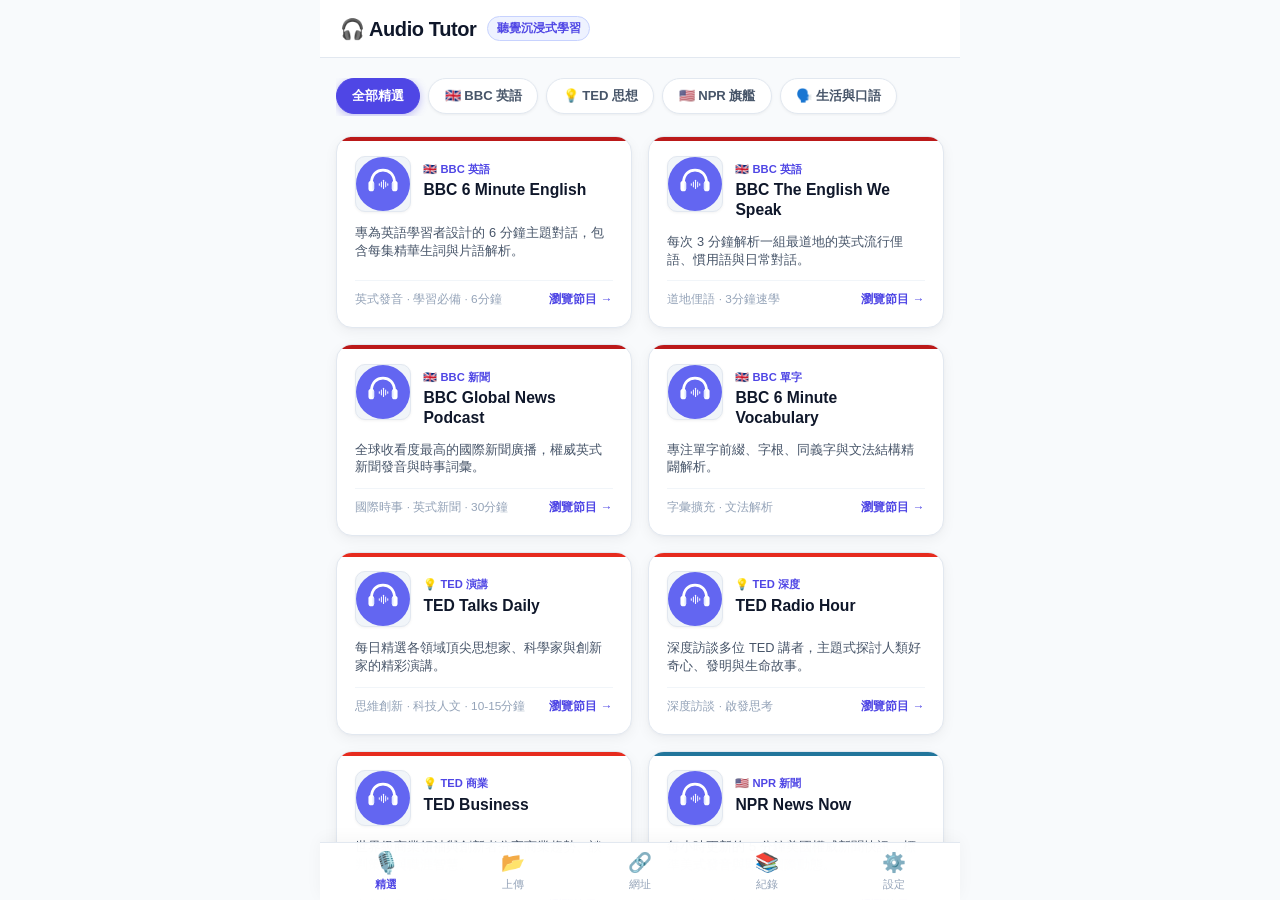
==== index.html @ 4637b310 "fix: bump asset versions and enforce SW cache update on GitHub Pages" ====
<!DOCTYPE html>
<html lang="zh-TW">
<head>
  <meta charset="UTF-8">
  <meta name="viewport" content="width=device-width, initial-scale=1.0, maximum-scale=1.0, user-scalable=no, viewport-fit=cover">
  <title>Audio Tutor — 聽覺沉浸式學習</title>
  <link rel="stylesheet" href="style.css?v=6.6">
  <link rel="manifest" href="manifest.json?v=6.6">
  <meta name="theme-color" content="#ffffff">
  <meta name="apple-mobile-web-app-capable" content="yes">
  <meta name="apple-mobile-web-app-status-bar-style" content="default">
  <link rel="apple-touch-icon" href="icon.svg">
</head>
<body>
  <div class="app-container">
    <!-- Header -->
    <header id="app-header">
      <div class="header-content">
        <div class="header-brand">
          <h1 class="logo">🎧 Audio Tutor</h1>
          <span class="brand-badge">聽覺沉浸式學習</span>
        </div>
        <button id="btn-header-install" class="btn-header-install hidden" title="安裝 App 至手機或電腦桌面">📲 安裝 App</button>
      </div>
    </header>

    <!-- PWA A2HS Install Banner -->
    <div id="pwa-install-banner" class="pwa-install-banner hidden">
      <div class="install-banner-icon">📲</div>
      <div class="install-banner-text">
        <strong>安裝 Audio Tutor 到桌面</strong>
        <p>一鍵移除網址列，享受如同原生 App 的全螢幕沈浸精聽體驗！</p>
      </div>
      <div class="install-banner-actions">
        <button id="btn-banner-install" class="btn-banner-install">立即安裝</button>
        <button id="btn-banner-dismiss" class="btn-banner-dismiss" aria-label="關閉" title="稍後再說">✕</button>
      </div>
    </div>

    <main id="app-main">
      <!-- 1. Curated Podcast Section (精選) -->
      <section id="podcast-section" class="tab-section">
        <!-- Filter pills -->
        <div class="podcast-filter-bar">
          <button class="filter-pill active" data-filter="all">全部精選</button>
          <button class="filter-pill" data-filter="bbc">🇬🇧 BBC 英語</button>
          <button class="filter-pill" data-filter="ted">💡 TED 思想</button>
          <button class="filter-pill" data-filter="npr">🇺🇸 NPR 旗艦</button>
          <button class="filter-pill" data-filter="daily">🗣️ 生活與口語</button>
        </div>

        <!-- Channel Grid View -->
        <div id="podcast-channel-grid" class="podcast-channel-grid">
          <!-- Dynamically populated from JS -->
        </div>

        <!-- Episode List Explorer View (Shown when a channel is clicked) -->
        <div id="podcast-episode-view" class="podcast-episode-view hidden">
          <div class="episode-view-header">
            <button id="btn-back-to-channels" class="btn-back-link">← 返回精選頻道清單</button>
            <div class="channel-info-banner">
              <div id="ep-channel-cover-wrap" class="ep-channel-cover-wrap">
                <img id="ep-channel-cover" class="ep-channel-cover" src="icon.svg" alt="Cover" onerror="this.src='icon.svg'">
              </div>
              <div class="ep-channel-meta">
                <div class="title-with-badge">
                  <h2 id="ep-channel-title" class="ep-channel-title">頻道名稱</h2>
                  <span id="ep-channel-badge" class="channel-badge">BBC</span>
                </div>
                <p id="ep-channel-desc" class="ep-channel-desc">頻道簡介載入中...</p>
              </div>
            </div>
            <div class="episode-search-box">
              <input type="text" id="ep-search-input" placeholder="🔍 搜尋單集標題關鍵字..." class="ep-search-input">
            </div>
          </div>

          <div id="episodes-loading" class="episodes-loading hidden">
            <div class="spinner"></div>
            <p>正在載入最新 Podcast 單集節目表...</p>
          </div>

          <div id="podcast-episodes-list" class="podcast-episodes-list">
            <!-- Dynamically populated episode items -->
          </div>
        </div>
      </section>

      <!-- 2. Local Import Section (上傳) -->
      <section id="import-section" class="tab-section hidden">
        <div class="section-card">
          <div class="section-card-header">
            <h3>📂 本機影音檔案上傳</h3>
            <p class="subtext">支援將電腦或手機中的 Podcast、錄音、影片快速切句並插入 AI 語音導覽</p>
          </div>
          <div id="drop-zone" class="drop-zone">
            <div class="drop-zone-content">
              <span class="icon-large">📤</span>
              <h2>點擊或拖入音檔 / 影片</h2>
              <p class="drop-subtext">支援 MP4, MOV, M4A, MP3, WAV, WebM</p>
            </div>
            <input type="file" id="file-input" accept="audio/*,video/*" class="hidden-input">
          </div>
        </div>
      </section>

      <!-- 3. Custom RSS / URL Section (自訂網址) -->
      <section id="custom-link-section" class="tab-section hidden">
        <div class="section-card">
          <div class="section-card-header">
            <h3>🔗 自訂 Podcast RSS 或線上音訊網址</h3>
            <p class="subtext">輸入任何公開 Podcast 的 RSS Feed 訂閱網址，或直接貼上線上 MP3/M4A 音訊檔案連結</p>
          </div>
          <div class="custom-input-row">
            <input type="url" id="custom-url-input" placeholder="https://example.com/feed.xml 或音訊連結..." class="custom-url-input">
            <button id="btn-parse-custom-url" class="btn-primary">解析載入</button>
          </div>
          <div class="quick-preset-links">
            <span class="preset-title">💡 常用推薦快捷填入：</span>
            <button class="preset-btn" data-url="https://podcasts.files.bbci.co.uk/p02pc9tn.rss">BBC 6 Min</button>
            <button class="preset-btn" data-url="https://feeds.feedburner.com/TEDTalks_audio">TED Talks</button>
            <button class="preset-btn" data-url="https://feeds.npr.org/510351/podcast.xml">NPR Short Wave</button>
            <button class="preset-btn" data-url="https://allearsenglish.libsyn.com/rss">All Ears English</button>
          </div>

          <div id="custom-feed-loading" class="episodes-loading hidden">
            <div class="spinner"></div>
            <p>正在解析 RSS 訂閱來源...</p>
          </div>

          <div id="custom-feed-result" class="custom-feed-result hidden">
            <!-- Dynamically rendered custom episodes -->
          </div>
        </div>
      </section>

      <!-- 4. History Section (學習紀錄) -->
      <section id="history-section" class="tab-section hidden">
        <div class="section-card">
          <div class="section-card-header">
            <h3>📚 我的精聽學習紀錄</h3>
            <p class="subtext">已解析的單集均保存於本機，可隨時離線複習與重複精聽</p>
          </div>
          <div id="history-list" class="history-list">
            <!-- History cards will be injected here -->
            <p class="empty-state">尚無學習紀錄</p>
          </div>
        </div>
      </section>

      <!-- 5. Settings Section (系統設定) -->
      <section id="settings-section" class="tab-section hidden">
        <div class="section-card">
          <div class="section-card-header">
            <h3>⚙️ 系統與學習設定</h3>
            <p class="subtext">設定您的 API 密鑰與個人化 AI 導覽偏好</p>
          </div>

          <!-- API Keys -->
          <div class="settings-group">
            <h4 class="settings-group-title">🔑 API 密鑰設定</h4>
            <div class="input-group">
              <label for="groq-key-input">Groq API Key (語音辨識 Whisper 必填)</label>
              <div class="input-with-btn">
                <input type="password" id="groq-key-input" placeholder="gsk_..." class="styled-input">
                <button id="btn-save-groq" class="btn-save">儲存</button>
              </div>
              <a href="https://console.groq.com/keys" target="_blank" class="help-link">前往申請免費 Groq 密鑰 ↗</a>
            </div>
            
            <div class="input-group">
              <label for="gemini-key-input">Gemini API Key (語意與文法解析 必填)</label>
              <div class="input-with-btn">
                <input type="password" id="gemini-key-input" placeholder="AIzaSy..." class="styled-input">
                <button id="btn-save-gemini" class="btn-save">儲存</button>
              </div>
              <a href="https://aistudio.google.com/app/apikey" target="_blank" class="help-link">前往申請免費 Gemini 密鑰 ↗</a>
            </div>

            <div class="input-group">
              <label for="openai-key-input">OpenAI API Key (選填，若使用 OpenAI TTS-1)</label>
              <div class="input-with-btn">
                <input type="password" id="openai-key-input" placeholder="sk-..." class="styled-input">
                <button id="btn-save-openai" class="btn-save">儲存</button>
              </div>
              <a href="https://platform.openai.com/api-keys" target="_blank" class="help-link">前往申請 OpenAI 密鑰 ↗</a>
            </div>
          </div>

          <!-- Learning Settings -->
          <div class="settings-group">
            <h4 class="settings-group-title">🎧 語音導覽與神經網路 TTS 偏好</h4>

            <div class="input-group">
              <label for="tts-engine">語音合成引擎 (TTS Engine)</label>
              <select id="tts-engine" class="select-input">
                <option value="cloud" selected>🌐 雲端極速語音 (Lumi-AI / Google & 百度 · iPhone 完美相容 · 免 Key 零延遲)</option>
                <option value="system">💻 瀏覽器原生語音 (Apple 原生美佳/婷婷 · 微軟 Natural · Google 語音)</option>
                <option value="openai">🤖 OpenAI TTS-1 (頂級真人級神經音質 · 需填 OpenAI Key)</option>
                <option value="edge">✨ 本機 Python 後端 (Edge-TTS 代理 · 需執行 python server.py)</option>
              </select>
            </div>

            <div class="input-group">
              <label for="tts-voice">導覽語音角色 (Voice Character)</label>
              <select id="tts-voice" class="select-input">
                <!-- Dynamically populated from JS based on chosen engine -->
                <option value="">載入系統繁中語音中...</option>
              </select>
            </div>

            <div class="input-group">
              <label for="orig-rate">🎵 英文原音播放語速 (Original Speed): <strong id="orig-rate-label" class="highlight-text">1.00</strong>x</label>
              <input type="range" id="orig-rate" min="0.60" max="1.40" step="0.05" value="1.00" class="range-slider">
              <div class="range-labels">
                <span>0.60x (慢速)</span>
                <span>0.80x (精聽)</span>
                <span>1.00x (原速)</span>
                <span>1.20x (微快)</span>
                <span>1.40x (挑戰)</span>
              </div>
            </div>

            <div class="input-group">
              <label for="tts-rate">🗣️ TTS 語音講解朗讀語速: <strong id="tts-rate-label" class="highlight-text">1.10</strong>x</label>
              <input type="range" id="tts-rate" min="0.80" max="1.60" step="0.05" value="1.10" class="range-slider">
            </div>

            <div class="input-group">
              <div class="tts-preview-row">
                <button id="btn-preview-tts" class="btn-preview-tts" type="button">▶️ 試聽當前中文語音與語速</button>
                <span id="tts-preview-status" class="tts-preview-status">試聽範例：「歡迎使用 Audio Tutor！我會為你精闢解析英文單字與文法。」</span>
              </div>
            </div>

            <div class="input-group">
              <label for="cefr-slider">CEFR 難度門檻 (大於等於此難度才插入語音解析): <strong id="cefr-label" class="highlight-text">B1</strong></label>
              <input type="range" id="cefr-slider" min="1" max="6" value="3" class="range-slider">
              <div class="range-labels">
                <span>A1 (初級)</span>
                <span>A2</span>
                <span>B1 (中級)</span>
                <span>B2</span>
                <span>C1 (高級)</span>
                <span>C2</span>
              </div>
            </div>

            <div class="input-group checkbox-group">
              <label for="toggle-replay" class="checkbox-label">
                <input type="checkbox" id="toggle-replay" checked>
                <span class="checkbox-text">聽完繁中解析後，自動重播原句一次</span>
              </label>
            </div>

            <div class="input-group checkbox-group">
              <label for="toggle-loop-sentence" class="checkbox-label">
                <input type="checkbox" id="toggle-loop-sentence">
                <span class="checkbox-text">🔂 單句無限循環跟讀模式 (Shadowing 口說跟讀)</span>
              </label>
            </div>

            <div class="input-group">
              <label for="source-lang">音訊來源語言 (Source Language)</label>
              <select id="source-lang" class="select-input">
                <option value="en" selected>英文 (English)</option>
                <option value="ja">日文 (Japanese)</option>
                <option value="ko">韓文 (Korean)</option>
                <option value="es">西班牙文 (Spanish)</option>
                <option value="fr">法文 (French)</option>
                <option value="de">德文 (German)</option>
              </select>
            </div>
          </div>
        </div>
      </section>

      <!-- Processing Section (進度) -->
      <section id="processing-section" class="hidden">
        <div class="section-card processing-card">
          <div class="section-card-header">
            <h3>⚡ Audio-Tutor 處理管線執行中</h3>
            <p class="subtext">正在進行快刀音軌抽取、時間軸語音辨識與 Gemini AI 句級語意解析</p>
          </div>

          <div class="stepper">
            <!-- Stage 1 -->
            <div id="stage-extract" class="stage">
              <div class="stage-header">
                <span class="stage-icon">🔧</span>
                <span class="stage-label">1. 音軌抽取與格式化</span>
              </div>
              <div class="progress-container">
                <div class="progress-bar">
                  <div class="progress-fill" style="width: 0%;"></div>
                </div>
              </div>
              <p class="status-text">等待中...</p>
            </div>
            
            <!-- Stage 2 -->
            <div id="stage-transcribe" class="stage">
              <div class="stage-header">
                <span class="stage-icon">🎤</span>
                <span class="stage-label">2. Groq Whisper 語音辨識與時間軸</span>
              </div>
              <div class="progress-container">
                <div class="progress-bar">
                  <div class="progress-fill" style="width: 0%;"></div>
                </div>
              </div>
              <p class="status-text">等待中...</p>
            </div>

            <!-- Stage 3 -->
            <div id="stage-analyze" class="stage">
              <div class="stage-header">
                <span class="stage-icon">🧠</span>
                <span class="stage-label">3. Gemini 語法與生詞解析</span>
              </div>
              <div class="progress-container">
                <div class="progress-bar">
                  <div class="progress-fill" style="width: 0%;"></div>
                </div>
              </div>
              <p class="status-text">等待中...</p>
            </div>
          </div>
        </div>
      </section>

      <!-- Player Section (播放器) -->
      <section id="player-section" class="hidden">
        <button id="btn-back-home" class="btn-back-link" style="margin-bottom: 0.75rem;">← 返回選集清單 / 更換單集</button>

        <div id="now-playing" class="player-card">
          <div class="player-header">
            <div class="player-title-wrap">
              <h3 id="file-name" class="player-file-name truncate">未知檔案</h3>
              <div class="progress-meta-row">
                <span id="sentence-progress" class="progress-text">第 0 / 0 句</span>
                <span id="streaming-badge" class="streaming-badge hidden">⚡ 背景解析中...</span>
              </div>
            </div>
            <div class="player-header-actions">
              <button id="btn-player-download" class="btn-player-action" title="下載當前 MP3 音訊檔">📥 下載 MP3</button>
              <div id="play-state" class="state-badge">準備中</div>
            </div>
          </div>

          <!-- Seek bar -->
          <div id="seek-bar" class="seek-bar">
            <div class="seek-fill" style="width: 0%;"></div>
          </div>

          <div id="sentence-display" class="sentence-display">
            <span id="cefr-badge" class="cefr-badge hidden">--</span>
            <p id="original-text" class="original-text">載入中...</p>
            <p id="explanation-text" class="explanation-text"></p>
          </div>

          <div id="playback-controls" class="playback-controls">
            <button id="btn-prev" class="control-btn" aria-label="Previous" title="上一句 (快捷鍵 ← 或 K)">⏮</button>
            <button id="btn-replay" class="control-btn" aria-label="Replay" title="重播本句 (快捷鍵 R)">🔄</button>
            <button id="btn-play-pause" class="play-btn" aria-label="Play/Pause" title="播放 / 暫停 (快捷鍵 Space)">▶️</button>
            <button id="btn-toggle-loop" class="control-btn toggle-btn" aria-label="Loop Sentence" title="單句無限循環跟讀 (快捷鍵 L)">🔂</button>
            <button id="btn-next" class="control-btn" aria-label="Next" title="下一句 (快捷鍵 → 或 J)">⏭</button>
            <button id="btn-quick-speed" class="speed-pill-btn" title="切換原音語速 (點擊切換 0.8x 慢速精聽 / 1.0x / 1.2x)">1.0x</button>
          </div>

          <!-- 互動式同步逐字稿面板 (Interactive Karaoke Transcript) -->
          <div class="transcript-header-row">
            <h4 class="transcript-heading">📝 沉浸式同步逐字稿</h4>
            <span class="transcript-tip">💡 點擊跳轉 · 雙擊單字查字典 📖</span>
          </div>

          <div id="transcript-scroll-area" class="transcript-scroll-area">
            <div id="transcript-list" class="transcript-list">
              <!-- 動態渲染完整逐字稿列表 -->
            </div>
          </div>
        </div>
      </section>
    </main>

    <!-- Bottom Navigation Bar (置底 App 導覽列) -->
    <nav id="bottom-nav" class="bottom-nav">
      <button id="nav-btn-podcast" class="nav-item active" data-tab="podcast">
        <span class="nav-icon">🎙️</span>
        <span class="nav-label">精選</span>
      </button>
      <button id="nav-btn-local" class="nav-item" data-tab="local">
        <span class="nav-icon">📂</span>
        <span class="nav-label">上傳</span>
      </button>
      <button id="nav-btn-custom" class="nav-item" data-tab="custom">
        <span class="nav-icon">🔗</span>
        <span class="nav-label">網址</span>
      </button>
      <button id="nav-btn-history" class="nav-item" data-tab="history">
        <span class="nav-icon">📚</span>
        <span class="nav-label">紀錄</span>
      </button>
      <button id="nav-btn-settings" class="nav-item" data-tab="settings">
        <span class="nav-icon">⚙️</span>
        <span class="nav-label">設定</span>
      </button>
    </nav>

    <!-- Toast Notification Container -->
    <div id="toast-container"></div>

    <!-- Download / Export Modal -->
    <div id="download-modal" class="modal-overlay hidden">
      <div class="modal-card">
        <div class="modal-header">
          <h3 id="modal-download-title">📥 選擇下載音訊格式</h3>
          <button id="btn-close-download-modal" class="modal-close-btn" aria-label="Close">&times;</button>
        </div>
        <p class="modal-subtext" id="modal-download-desc">請選擇您希望下載或匯出的音訊版本：</p>
        <div class="modal-options">
          <button id="btn-export-tutor-audio" class="modal-option-btn primary-option">
            <span class="option-icon">🎧</span>
            <div class="option-text">
              <strong>匯出 AI 語音導覽版 (含中英精聽與講解)</strong>
              <small>將原句、AI 中文解析與重複精聽無縫混音為完整學習單集 (推薦)</small>
            </div>
          </button>
          <button id="btn-download-raw-audio" class="modal-option-btn secondary-option">
            <span class="option-icon">📁</span>
            <div class="option-text">
              <strong>下載原始音訊檔 (純原音)</strong>
              <small>下載未包含 AI 語音講解的原始音訊檔案</small>
            </div>
          </button>
        </div>
      </div>
    </div>

    <!-- In-App Dictionary Bottom Sheet / Modal (應用內查字典) -->
    <div id="dict-modal" class="modal-overlay hidden">
      <div class="modal-content dict-modal-content">
        <div class="dict-handle-bar"></div>
        <div class="modal-header dict-modal-header">
          <div class="dict-title-group">
            <h3 id="dict-word" class="dict-word">Word</h3>
            <span id="dict-phonetic" class="dict-phonetic">/ ... /</span>
            <button id="btn-dict-speak" class="btn-dict-speak" title="朗讀發音">🔊</button>
          </div>
          <button id="btn-close-dict" class="btn-close-modal">✕</button>
        </div>

        <div id="dict-body" class="dict-body">
          <div id="dict-loading" class="dict-loading">
            <div class="spinner"></div>
            <p>正在查詢單字釋義...</p>
          </div>
          <div id="dict-content" class="dict-content hidden">
            <!-- 動態填充單字詞性、釋義與例句 -->
          </div>
        </div>

        <div class="dict-modal-footer">
          <a id="dict-external-link" href="#" target="_blank" class="dict-ext-link">前往劍橋字典完整頁面 ↗</a>
          <button id="btn-done-dict" class="btn-primary" style="padding: 0.4rem 1rem;">關閉</button>
        </div>
      </div>
    </div>

    <!-- iOS A2HS Guide Modal -->
    <div id="ios-install-modal" class="modal-overlay hidden">
      <div class="modal-content ios-install-modal-content">
        <div class="modal-header">
          <h3>📲 將 Audio Tutor 加入 iPhone 主畫面</h3>
          <button id="btn-close-ios-install" class="btn-close-modal">✕</button>
        </div>
        <div class="ios-install-body">
          <div class="ios-step-item">
            <div class="step-num">1</div>
            <div class="step-desc">
              點擊 Safari 或 Chrome 底部或頂部的<strong>「分享」按鈕</strong>
              <span class="ios-icon-badge">📤</span>
            </div>
          </div>
          <div class="ios-step-item">
            <div class="step-num">2</div>
            <div class="step-desc">
              在選單中向下滑動，找到並點擊<strong>「加入主畫面」</strong>
              <span class="ios-icon-badge">➕</span>
            </div>
          </div>
          <div class="ios-step-item">
            <div class="step-num">3</div>
            <div class="step-desc">
              點擊右上角的<strong>「新增」</strong>，即可享受無網址列干擾的原生全螢幕 App 體驗！
            </div>
          </div>
        </div>
        <div class="modal-actions" style="margin-top: 1.25rem;">
          <button id="btn-confirm-ios-install" class="btn-primary" style="width: 100%;">我知道了</button>
        </div>
      </div>
    </div>
  </div>
  <script src="app.js?v=6.6"></script>
</body>
</html>
---- style.css ----
:root {
  --bg-primary: #f8fafc;
  --bg-surface: #ffffff;
  --bg-card: #ffffff;
  --bg-hover: #f1f5f9;
  --bg-input: #ffffff;
  --text-primary: #0f172a;
  --text-secondary: #475569;
  --text-muted: #94a3b8;
  --accent: #4f46e5;
  --accent-hover: #4338ca;
  --accent-light: #eef2ff;
  --accent-border: #c7d2fe;
  --success: #16a34a;
  --warning: #d97706;
  --danger: #dc2626;
  --border: #e2e8f0;
  --border-light: #f1f5f9;
  --radius: 16px;
  --radius-sm: 10px;
  --shadow-sm: 0 1px 3px 0 rgba(0, 0, 0, 0.05);
  --shadow-card: 0 4px 14px 0 rgba(15, 23, 42, 0.05), 0 1px 3px 0 rgba(15, 23, 42, 0.03);
  --shadow-hover: 0 10px 25px -4px rgba(15, 23, 42, 0.08), 0 4px 10px -2px rgba(15, 23, 42, 0.04);
  --transition: 0.2s cubic-bezier(0.4, 0, 0.2, 1);
}

* {
  box-sizing: border-box;
  margin: 0;
  padding: 0;
  -webkit-tap-highlight-color: transparent;
}

html, body {
  height: 100%;
  height: 100dvh;
  width: 100%;
  margin: 0;
  padding: 0;
  overflow: hidden;
  overscroll-behavior: none;
  touch-action: pan-y;
  -webkit-touch-callout: none;
  -webkit-user-select: none;
  user-select: none;
}

body {
  background-color: var(--bg-primary);
  color: var(--text-primary);
  font-family: -apple-system, BlinkMacSystemFont, 'SF Pro Text', 'Segoe UI', Roboto, Helvetica, Arial, sans-serif;
  line-height: 1.5;
  -webkit-font-smoothing: antialiased;
}

button {
  background: none;
  border: none;
  color: inherit;
  font: inherit;
  cursor: pointer;
}

input, select, textarea {
  font-family: inherit;
  -webkit-user-select: text;
  user-select: text;
}

.word-token, .transcript-content, .subtitle-text, .history-card {
  -webkit-user-select: text;
  user-select: text;
}

.hidden {
  display: none !important;
}

/* Scrollbar */
::-webkit-scrollbar {
  width: 5px;
  height: 5px;
}
::-webkit-scrollbar-track {
  background: transparent;
}
::-webkit-scrollbar-thumb {
  background: #cbd5e1;
  border-radius: 999px;
}

.app-container {
  max-width: 640px;
  margin: 0 auto;
  height: 100%;
  height: 100dvh;
  display: flex;
  flex-direction: column;
  position: relative;
  background-color: var(--bg-primary);
  overflow: hidden;
  overscroll-behavior: none;
}

/* Header */
#app-header {
  flex-shrink: 0;
  z-index: 50;
  background-color: rgba(255, 255, 255, 0.95);
  backdrop-filter: blur(12px);
  -webkit-backdrop-filter: blur(12px);
  border-bottom: 1px solid var(--border);
  padding: calc(0.85rem + env(safe-area-inset-top)) 1.25rem 0.85rem;
}

.header-content {
  display: flex;
  justify-content: space-between;
  align-items: center;
}

.header-brand {
  display: flex;
  align-items: center;
  gap: 0.65rem;
}

.logo {
  font-size: 1.25rem;
  font-weight: 800;
  color: var(--text-primary);
  letter-spacing: -0.02em;
}

.brand-badge {
  font-size: 0.72rem;
  font-weight: 600;
  color: var(--accent);
  background-color: var(--accent-light);
  padding: 0.2rem 0.55rem;
  border-radius: 999px;
  border: 1px solid var(--accent-border);
}

.icon-btn {
  font-size: 1.25rem;
  width: 38px;
  height: 38px;
  border-radius: 50%;
  display: flex;
  align-items: center;
  justify-content: center;
  color: var(--text-secondary);
  transition: all var(--transition);
  background-color: var(--bg-primary);
  border: 1px solid var(--border);
}

.icon-btn:hover {
  background-color: var(--accent-light);
  color: var(--accent);
  border-color: var(--accent-border);
}

/* ─────────────────────────────────────────────────────────────
   PWA A2HS 安裝引導 (Add to Home Screen Banner & Modal)
   ───────────────────────────────────────────────────────────── */
.btn-header-install {
  background: linear-gradient(135deg, #4f46e5 0%, #6366f1 100%);
  color: #ffffff;
  border: none;
  padding: 0.35rem 0.75rem;
  border-radius: 999px;
  font-size: 0.78rem;
  font-weight: 700;
  cursor: pointer;
  box-shadow: 0 2px 8px rgba(79, 70, 229, 0.25);
  transition: all var(--transition);
  display: inline-flex;
  align-items: center;
  gap: 0.25rem;
}

.btn-header-install:hover {
  transform: translateY(-1px);
  box-shadow: 0 4px 12px rgba(79, 70, 229, 0.35);
}

.pwa-install-banner {
  display: flex;
  align-items: center;
  justify-content: space-between;
  gap: 0.75rem;
  padding: 0.75rem 1rem;
  background: linear-gradient(135deg, #eff6ff 0%, #eef2ff 100%);
  border-bottom: 1px solid #c7d2fe;
  box-shadow: 0 2px 10px rgba(79, 70, 229, 0.08);
  animation: bannerSlideDown 0.35s cubic-bezier(0.16, 1, 0.3, 1);
  z-index: 40;
}

@keyframes bannerSlideDown {
  from {
    opacity: 0;
    transform: translateY(-8px);
  }
  to {
    opacity: 1;
    transform: translateY(0);
  }
}

.install-banner-icon {
  font-size: 1.6rem;
  flex-shrink: 0;
}

.install-banner-text {
  flex: 1;
  min-width: 0;
}

.install-banner-text strong {
  display: block;
  font-size: 0.88rem;
  color: #1e1b4b;
}

.install-banner-text p {
  font-size: 0.76rem;
  color: #4338ca;
  margin: 0.15rem 0 0;
  line-height: 1.35;
}

.install-banner-actions {
  display: flex;
  align-items: center;
  gap: 0.4rem;
  flex-shrink: 0;
}

.btn-banner-install {
  background: var(--accent);
  color: #ffffff;
  border: none;
  padding: 0.45rem 0.85rem;
  border-radius: var(--radius-sm);
  font-size: 0.82rem;
  font-weight: 700;
  cursor: pointer;
  transition: all var(--transition);
  white-space: nowrap;
}

.btn-banner-install:hover {
  background: var(--accent-hover);
}

.btn-banner-dismiss {
  background: none;
  border: none;
  color: #64748b;
  font-size: 1.1rem;
  padding: 0.35rem 0.5rem;
  cursor: pointer;
  border-radius: 4px;
}

.btn-banner-dismiss:hover {
  color: #0f172a;
  background: rgba(0, 0, 0, 0.05);
}

/* iOS Install Modal */
.ios-install-modal-content {
  max-width: 440px;
}

.ios-install-body {
  display: flex;
  flex-direction: column;
  gap: 0.85rem;
  margin-top: 1rem;
}

.ios-step-item {
  display: flex;
  align-items: flex-start;
  gap: 0.75rem;
  padding: 0.75rem 0.9rem;
  background: #f8fafc;
  border-radius: var(--radius-sm);
  border: 1px solid var(--border-light);
}

.step-num {
  width: 24px;
  height: 24px;
  border-radius: 50%;
  background: var(--accent);
  color: #ffffff;
  font-size: 0.78rem;
  font-weight: 800;
  display: flex;
  align-items: center;
  justify-content: center;
  flex-shrink: 0;
  margin-top: 2px;
}

.step-desc {
  font-size: 0.88rem;
  color: var(--text-primary);
  line-height: 1.45;
}

.ios-icon-badge {
  display: inline-block;
  padding: 0.1rem 0.35rem;
  background: #ffffff;
  border: 1px solid var(--border);
  border-radius: 4px;
  margin-left: 0.25rem;
  font-size: 0.9rem;
  vertical-align: middle;
}

/* ─────────────────────────────────────────────────────────────
   應用內字典彈窗 (In-App Dictionary Bottom Sheet)
   ───────────────────────────────────────────────────────────── */
.dict-modal-content {
  max-width: 500px;
  width: 92%;
  max-height: 80vh;
  display: flex;
  flex-direction: column;
  padding: 1.15rem 1.25rem 1rem;
  border-radius: 20px;
  box-shadow: 0 10px 40px rgba(0, 0, 0, 0.22);
  animation: modalPop 0.25s cubic-bezier(0.16, 1, 0.3, 1);
}

.dict-handle-bar {
  width: 40px;
  height: 4px;
  background-color: #cbd5e1;
  border-radius: 999px;
  margin: -0.25rem auto 0.75rem;
}

.dict-modal-header {
  padding-bottom: 0.65rem;
  border-bottom: 1px solid var(--border-light);
}

.dict-title-group {
  display: flex;
  align-items: center;
  gap: 0.65rem;
}

.dict-word {
  font-size: 1.35rem;
  font-weight: 800;
  color: var(--accent);
  margin: 0;
}

.dict-phonetic {
  font-size: 0.88rem;
  color: var(--text-muted);
}

.btn-dict-speak {
  background: var(--accent-light);
  border: 1px solid var(--accent-border);
  border-radius: 50%;
  width: 32px;
  height: 32px;
  display: flex;
  align-items: center;
  justify-content: center;
  font-size: 0.95rem;
  cursor: pointer;
  transition: all var(--transition);
}

.btn-dict-speak:hover {
  transform: scale(1.1);
  background: var(--accent);
  color: #ffffff;
}

.dict-body {
  flex: 1;
  overflow-y: auto;
  -webkit-overflow-scrolling: touch;
  padding: 0.75rem 0.25rem;
  max-height: 52vh;
}

.dict-loading {
  display: flex;
  flex-direction: column;
  align-items: center;
  justify-content: center;
  gap: 0.75rem;
  padding: 2rem 0;
  color: var(--text-muted);
  font-size: 0.9rem;
}

.dict-content {
  display: flex;
  flex-direction: column;
  gap: 0.75rem;
}

.dict-meaning-block {
  background: #f8fafc;
  border: 1px solid var(--border-light);
  border-radius: var(--radius-sm);
  padding: 0.75rem 0.85rem;
}

.dict-pos {
  display: inline-block;
  font-size: 0.72rem;
  font-weight: 800;
  color: #4f46e5;
  background: #eef2ff;
  border: 1px solid #c7d2fe;
  border-radius: 4px;
  padding: 0.1rem 0.4rem;
  margin-bottom: 0.35rem;
  text-transform: uppercase;
}

.dict-def {
  font-size: 0.92rem;
  font-weight: 600;
  color: var(--text-primary);
  line-height: 1.45;
  margin-bottom: 0.25rem;
}

.dict-example {
  font-size: 0.82rem;
  color: #475569;
  font-style: italic;
  line-height: 1.4;
  border-left: 2px solid var(--accent);
  padding-left: 0.5rem;
  margin-top: 0.25rem;
}

.dict-modal-footer {
  display: flex;
  align-items: center;
  justify-content: space-between;
  padding-top: 0.75rem;
  border-top: 1px solid var(--border-light);
  margin-top: 0.5rem;
}

.dict-ext-link {
  font-size: 0.82rem;
  color: var(--accent);
  text-decoration: none;
  font-weight: 600;
}

.dict-ext-link:hover {
  text-decoration: underline;
}

/* Main Content Area */
main {
  flex: 1;
  overflow-y: auto;
  -webkit-overflow-scrolling: touch;
  overscroll-behavior-y: contain;
  padding: 1.25rem 1rem calc(5.5rem + env(safe-area-inset-bottom));
  display: flex;
  flex-direction: column;
  gap: 1.25rem;
}

/* Section Cards */
.section-card {
  background-color: var(--bg-card);
  border: 1px solid var(--border);
  border-radius: var(--radius);
  padding: 1.25rem;
  box-shadow: var(--shadow-card);
  display: flex;
  flex-direction: column;
  gap: 1rem;
}

.section-card-header h3 {
  font-size: 1.15rem;
  font-weight: 700;
  color: var(--text-primary);
  letter-spacing: -0.01em;
}

.section-card-header .subtext {
  font-size: 0.82rem;
  color: var(--text-secondary);
  margin-top: 0.25rem;
  line-height: 1.4;
}

/* Podcast Section & Filter Pills */
#podcast-section {
  display: flex;
  flex-direction: column;
  gap: 1.25rem;
}

.podcast-filter-bar {
  display: flex;
  gap: 0.5rem;
  overflow-x: auto;
  padding-bottom: 2px;
  scrollbar-width: none;
}

.podcast-filter-bar::-webkit-scrollbar {
  display: none;
}

.filter-pill {
  padding: 0.45rem 0.95rem;
  font-size: 0.82rem;
  font-weight: 600;
  color: var(--text-secondary);
  background-color: var(--bg-surface);
  border: 1px solid var(--border);
  border-radius: 999px;
  white-space: nowrap;
  transition: all var(--transition);
  box-shadow: var(--shadow-sm);
}

.filter-pill:hover {
  border-color: var(--accent);
  color: var(--accent);
  background-color: var(--accent-light);
}

.filter-pill.active {
  background-color: var(--accent);
  border-color: var(--accent);
  color: #ffffff;
  box-shadow: 0 2px 8px rgba(79, 70, 229, 0.35);
}

/* Channel Cards Grid */
.podcast-channel-grid {
  display: grid;
  grid-template-columns: 1fr;
  gap: 1rem;
}

@media (min-width: 520px) {
  .podcast-channel-grid {
    grid-template-columns: repeat(2, 1fr);
  }
}

.channel-card {
  background-color: var(--bg-card);
  border: 1px solid var(--border);
  border-radius: var(--radius);
  padding: 1.15rem;
  display: flex;
  flex-direction: column;
  gap: 0.75rem;
  cursor: pointer;
  transition: all var(--transition);
  position: relative;
  overflow: hidden;
  box-shadow: var(--shadow-card);
}

.channel-card::before {
  content: '';
  position: absolute;
  top: 0;
  left: 0;
  right: 0;
  height: 4px;
  background: var(--channel-color, var(--accent));
}

.channel-card:hover {
  border-color: var(--accent);
  transform: translateY(-2px);
  box-shadow: var(--shadow-hover);
}

.channel-header {
  display: flex;
  gap: 0.75rem;
  align-items: flex-start;
}

.channel-cover {
  width: 56px;
  height: 56px;
  border-radius: var(--radius-sm);
  object-fit: cover;
  background-color: #f1f5f9;
  flex-shrink: 0;
  border: 1px solid var(--border);
  box-shadow: var(--shadow-sm);
}

.channel-info {
  flex: 1;
  min-width: 0;
}

.channel-badge-tag {
  display: inline-block;
  font-size: 0.7rem;
  font-weight: 700;
  color: var(--accent);
  margin-bottom: 0.15rem;
}

.channel-title {
  font-size: 0.98rem;
  font-weight: 700;
  color: var(--text-primary);
  line-height: 1.3;
}

.channel-desc {
  font-size: 0.8rem;
  color: var(--text-secondary);
  line-height: 1.4;
  display: -webkit-box;
  -webkit-line-clamp: 2;
  -webkit-box-orient: vertical;
  overflow: hidden;
}

.channel-footer {
  display: flex;
  justify-content: space-between;
  align-items: center;
  font-size: 0.74rem;
  color: var(--text-muted);
  border-top: 1px solid var(--border-light);
  padding-top: 0.6rem;
  margin-top: auto;
}

.channel-cta {
  color: var(--accent);
  font-weight: 700;
}

/* Episode Explorer View */
.podcast-episode-view {
  display: flex;
  flex-direction: column;
  gap: 1rem;
  animation: fadeIn 0.2s ease-out;
}

.btn-back-link {
  font-size: 0.85rem;
  font-weight: 600;
  color: var(--accent);
  padding: 0.4rem 0;
  display: inline-flex;
  align-items: center;
  gap: 0.35rem;
  width: fit-content;
}

.btn-back-link:hover {
  color: var(--accent-hover);
  text-decoration: underline;
}

.channel-info-banner {
  background-color: var(--bg-card);
  border: 1px solid var(--border);
  border-radius: var(--radius);
  padding: 1.25rem;
  display: flex;
  gap: 1rem;
  align-items: center;
  box-shadow: var(--shadow-card);
}

.ep-channel-cover-wrap {
  width: 72px;
  height: 72px;
  border-radius: var(--radius-sm);
  overflow: hidden;
  flex-shrink: 0;
  border: 1px solid var(--border);
  box-shadow: var(--shadow-sm);
}

.ep-channel-cover {
  width: 100%;
  height: 100%;
  object-fit: cover;
}

.ep-channel-meta {
  flex: 1;
  min-width: 0;
}

.title-with-badge {
  display: flex;
  align-items: center;
  gap: 0.5rem;
  flex-wrap: wrap;
}

.ep-channel-title {
  font-size: 1.15rem;
  font-weight: 700;
  color: var(--text-primary);
}

.channel-badge {
  font-size: 0.72rem;
  font-weight: 700;
  padding: 0.15rem 0.55rem;
  border-radius: 999px;
  background-color: var(--accent-light);
  color: var(--accent);
  border: 1px solid var(--accent-border);
}

.ep-channel-desc {
  font-size: 0.82rem;
  color: var(--text-secondary);
  margin-top: 0.35rem;
  line-height: 1.4;
}

.episode-search-box {
  margin-top: 0.25rem;
}

.ep-search-input {
  width: 100%;
  background-color: var(--bg-surface);
  border: 1px solid var(--border);
  border-radius: var(--radius-sm);
  padding: 0.75rem 1rem;
  font-size: 0.88rem;
  color: var(--text-primary);
  outline: none;
  transition: all var(--transition);
  box-shadow: var(--shadow-sm);
}

.ep-search-input:focus {
  border-color: var(--accent);
  box-shadow: 0 0 0 3px rgba(79, 70, 229, 0.15);
}

/* Episodes List */
.podcast-episodes-list {
  display: flex;
  flex-direction: column;
  gap: 0.85rem;
}

.episode-item {
  background-color: var(--bg-card);
  border: 1px solid var(--border);
  border-radius: var(--radius);
  padding: 1.15rem;
  display: flex;
  flex-direction: column;
  gap: 0.65rem;
  transition: all var(--transition);
  box-shadow: var(--shadow-card);
}

.episode-item:hover {
  border-color: var(--accent-border);
  box-shadow: var(--shadow-hover);
}

.ep-title {
  font-size: 0.98rem;
  font-weight: 700;
  color: var(--text-primary);
  line-height: 1.35;
}

.ep-meta-row {
  display: flex;
  align-items: center;
  gap: 0.75rem;
  font-size: 0.78rem;
  color: var(--text-muted);
  flex-wrap: wrap;
}

.ep-summary {
  font-size: 0.82rem;
  color: var(--text-secondary);
  line-height: 1.45;
  display: -webkit-box;
  -webkit-line-clamp: 2;
  -webkit-box-orient: vertical;
  overflow: hidden;
}

.ep-actions {
  display: flex;
  align-items: center;
  gap: 0.65rem;
  margin-top: 0.25rem;
}

.btn-learn {
  flex: 1;
  display: flex;
  align-items: center;
  justify-content: center;
  gap: 0.4rem;
  background-color: var(--accent);
  color: #ffffff;
  font-size: 0.85rem;
  font-weight: 600;
  padding: 0.6rem 1rem;
  border-radius: var(--radius-sm);
  transition: all var(--transition);
  box-shadow: 0 2px 6px rgba(79, 70, 229, 0.25);
}

.btn-learn:hover {
  background-color: var(--accent-hover);
  box-shadow: 0 4px 12px rgba(79, 70, 229, 0.35);
  transform: translateY(-1px);
}

.btn-preview-audio {
  padding: 0.6rem 0.9rem;
  background-color: var(--bg-hover);
  color: var(--text-secondary);
  font-size: 0.82rem;
  font-weight: 600;
  border-radius: var(--radius-sm);
  border: 1px solid var(--border);
  transition: all var(--transition);
}

.btn-preview-audio:hover {
  color: var(--text-primary);
  background-color: #e2e8f0;
}

.btn-download-ep {
  padding: 0.6rem 0.85rem;
  background-color: var(--bg-hover);
  color: var(--text-secondary);
  font-size: 0.82rem;
  font-weight: 600;
  border-radius: var(--radius-sm);
  border: 1px solid var(--border);
  transition: all var(--transition);
  cursor: pointer;
}

.btn-download-ep:hover {
  color: var(--accent);
  background-color: var(--accent-light);
  border-color: var(--accent-border);
}

/* Local Drop Zone */
.drop-zone {
  border: 2px dashed #cbd5e1;
  border-radius: var(--radius);
  padding: 60px 20px;
  text-align: center;
  cursor: pointer;
  transition: all var(--transition);
  background-color: #f8fafc;
}

.drop-zone:hover, .drop-zone.drag-over {
  border-color: var(--accent);
  background-color: var(--accent-light);
  transform: scale(1.01);
}

.drop-zone-content {
  display: flex;
  flex-direction: column;
  align-items: center;
  gap: 0.6rem;
}

.icon-large {
  font-size: 2.75rem;
}

.drop-zone h2 {
  font-size: 1.15rem;
  font-weight: 700;
  color: var(--text-primary);
}

.drop-subtext {
  font-size: 0.82rem;
  color: var(--text-secondary);
}

.hidden-input {
  display: none;
}

/* Custom RSS / URL */
.custom-input-row {
  display: flex;
  gap: 0.5rem;
}

.custom-url-input {
  flex: 1;
  background-color: var(--bg-surface);
  border: 1px solid var(--border);
  border-radius: var(--radius-sm);
  padding: 0.75rem 0.9rem;
  color: var(--text-primary);
  font-size: 0.88rem;
  outline: none;
  box-shadow: var(--shadow-sm);
}

.custom-url-input:focus {
  border-color: var(--accent);
  box-shadow: 0 0 0 3px rgba(79, 70, 229, 0.15);
}

.btn-primary {
  background-color: var(--accent);
  color: #ffffff;
  font-size: 0.88rem;
  font-weight: 600;
  padding: 0.75rem 1.35rem;
  border-radius: var(--radius-sm);
  white-space: nowrap;
  transition: all var(--transition);
  box-shadow: 0 2px 6px rgba(79, 70, 229, 0.25);
}

.btn-primary:hover {
  background-color: var(--accent-hover);
}

.quick-preset-links {
  display: flex;
  align-items: center;
  gap: 0.5rem;
  flex-wrap: wrap;
  font-size: 0.8rem;
}

.preset-title {
  color: var(--text-muted);
}

.preset-btn {
  background-color: var(--bg-hover);
  border: 1px solid var(--border);
  color: var(--text-secondary);
  padding: 0.3rem 0.7rem;
  border-radius: var(--radius-sm);
  font-size: 0.78rem;
  font-weight: 500;
  transition: all var(--transition);
}

.preset-btn:hover {
  background-color: var(--accent);
  border-color: var(--accent);
  color: #ffffff;
}

/* History Cards */
.history-list {
  display: flex;
  flex-direction: column;
  gap: 0.75rem;
}

.history-card {
  display: flex;
  align-items: center;
  justify-content: space-between;
  padding: 0.85rem 1rem;
  background-color: var(--bg-card);
  border-radius: var(--radius-sm);
  border: 1px solid var(--border);
  box-shadow: var(--shadow-sm);
  transition: all var(--transition);
}

.history-card:hover {
  border-color: var(--accent-border);
  background-color: #fafafa;
}

.history-info {
  flex: 1;
  min-width: 0;
}

.history-name {
  font-size: 0.92rem;
  font-weight: 700;
  color: var(--text-primary);
  white-space: nowrap;
  overflow: hidden;
  text-overflow: ellipsis;
}

.history-meta {
  font-size: 0.76rem;
  color: var(--text-muted);
  margin-top: 0.15rem;
}

.history-actions {
  display: flex;
  align-items: center;
  gap: 0.5rem;
  flex-shrink: 0;
  margin-left: 0.75rem;
}

.btn-resume {
  padding: 0.4rem 0.85rem;
  font-size: 0.8rem;
  font-weight: 600;
  color: #ffffff;
  background-color: var(--accent);
  border-radius: var(--radius-sm);
  transition: all var(--transition);
}

.btn-resume:hover {
  background-color: var(--accent-hover);
}

.btn-download {
  padding: 0.4rem 0.75rem;
  font-size: 0.8rem;
  font-weight: 600;
  color: var(--text-secondary);
  background-color: var(--bg-hover);
  border: 1px solid var(--border);
  border-radius: var(--radius-sm);
  transition: all var(--transition);
  display: flex;
  align-items: center;
  gap: 0.25rem;
  cursor: pointer;
}

.btn-download:hover {
  color: var(--accent);
  border-color: var(--accent-border);
  background-color: var(--accent-light);
}

.btn-delete {
  padding: 0.4rem 0.6rem;
  font-size: 0.85rem;
  color: var(--text-muted);
  border-radius: var(--radius-sm);
  transition: all var(--transition);
}

.btn-delete:hover {
  color: var(--danger);
  background-color: #fee2e2;
}

.player-header-actions {
  display: flex;
  align-items: center;
  gap: 0.5rem;
  flex-shrink: 0;
}

.btn-player-action {
  padding: 0.25rem 0.65rem;
  font-size: 0.75rem;
  font-weight: 600;
  color: var(--text-secondary);
  background-color: var(--bg-hover);
  border: 1px solid var(--border);
  border-radius: 999px;
  transition: all var(--transition);
  cursor: pointer;
}

.btn-player-action:hover {
  color: var(--accent);
  background-color: var(--accent-light);
  border-color: var(--accent-border);
}

/* Settings Form Elements */
.settings-group {
  display: flex;
  flex-direction: column;
  gap: 1.15rem;
  border-top: 1px solid var(--border-light);
  padding-top: 1rem;
}

.settings-group-title {
  font-size: 0.98rem;
  font-weight: 700;
  color: var(--text-primary);
}

.input-group {
  display: flex;
  flex-direction: column;
  gap: 0.4rem;
}

.input-group label {
  font-size: 0.85rem;
  font-weight: 600;
  color: var(--text-secondary);
}

.highlight-text {
  color: var(--accent);
}

.input-with-btn {
  display: flex;
  gap: 0.5rem;
}

.styled-input {
  flex: 1;
  background-color: var(--bg-surface);
  border: 1px solid var(--border);
  border-radius: var(--radius-sm);
  padding: 0.65rem 0.85rem;
  color: var(--text-primary);
  font-size: 0.88rem;
  outline: none;
}

.styled-input:focus {
  border-color: var(--accent);
  box-shadow: 0 0 0 3px rgba(79, 70, 229, 0.15);
}

.btn-save {
  background-color: var(--accent);
  color: #ffffff;
  padding: 0.65rem 1rem;
  border-radius: var(--radius-sm);
  font-size: 0.82rem;
  font-weight: 600;
  transition: background-color var(--transition);
}

.btn-save:hover {
  background-color: var(--accent-hover);
}

.help-link {
  font-size: 0.76rem;
  color: var(--accent);
  text-decoration: none;
  width: fit-content;
}

.help-link:hover {
  text-decoration: underline;
}

.range-slider {
  width: 100%;
  accent-color: var(--accent);
  cursor: pointer;
}

.range-labels {
  display: flex;
  justify-content: space-between;
  font-size: 0.72rem;
  color: var(--text-muted);
}

.checkbox-group {
  flex-direction: row;
}

.checkbox-label {
  display: flex;
  align-items: center;
  gap: 0.6rem;
  cursor: pointer;
  font-size: 0.85rem;
  font-weight: 500;
  color: var(--text-primary);
}

.checkbox-label input {
  width: 18px;
  height: 18px;
  accent-color: var(--accent);
}

.select-input {
  background-color: var(--bg-surface);
  border: 1px solid var(--border);
  border-radius: var(--radius-sm);
  padding: 0.65rem 0.85rem;
  color: var(--text-primary);
  font-size: 0.88rem;
  outline: none;
}

.tts-preview-row {
  display: flex;
  align-items: center;
  gap: 0.85rem;
  flex-wrap: wrap;
  margin-top: 0.35rem;
  padding: 0.6rem 0.85rem;
  background-color: #f8fafc;
  border-radius: var(--radius-sm);
  border: 1px solid var(--border);
}

.btn-preview-tts {
  background-color: var(--accent);
  color: #ffffff;
  border: none;
  padding: 0.55rem 1rem;
  border-radius: var(--radius-sm);
  font-size: 0.85rem;
  font-weight: 600;
  cursor: pointer;
  display: flex;
  align-items: center;
  gap: 0.4rem;
  transition: all var(--transition);
  box-shadow: 0 2px 5px rgba(79, 70, 229, 0.2);
}

.btn-preview-tts:hover {
  background-color: var(--accent-hover);
  transform: translateY(-1px);
}

.btn-preview-tts.playing {
  background-color: #d97706;
  box-shadow: 0 0 0 3px rgba(217, 119, 6, 0.2);
}

.tts-preview-status {
  font-size: 0.78rem;
  color: var(--text-secondary);
  line-height: 1.35;
  flex: 1;
  min-width: 200px;
}

/* Processing Stepper */
.processing-card {
  border-left: 4px solid var(--accent);
}

.stepper {
  display: flex;
  flex-direction: column;
  gap: 1.25rem;
}

.stage {
  padding: 0.85rem;
  background-color: #f8fafc;
  border-radius: var(--radius-sm);
  border: 1px solid var(--border);
  transition: all var(--transition);
}

.stage.active {
  border-color: var(--accent);
  background-color: var(--accent-light);
}

.stage.done {
  border-color: #bbf7d0;
  background-color: #f0fdf4;
}

.stage-header {
  display: flex;
  align-items: center;
  gap: 0.5rem;
  font-size: 0.9rem;
  font-weight: 700;
  color: var(--text-primary);
}

.progress-container {
  margin: 0.5rem 0;
}

.progress-bar {
  height: 8px;
  background-color: #e2e8f0;
  border-radius: 999px;
  overflow: hidden;
}

.progress-fill {
  height: 100%;
  background-color: var(--accent);
  border-radius: 999px;
  transition: width 0.3s ease;
}

.stage.done .progress-fill {
  background-color: var(--success);
}

.status-text {
  font-size: 0.78rem;
  color: var(--text-secondary);
}

/* Player Card */
.player-card {
  background-color: var(--bg-card);
  border: 1px solid var(--border);
  border-radius: var(--radius);
  padding: 1.5rem;
  box-shadow: var(--shadow-card);
  display: flex;
  flex-direction: column;
  gap: 1.25rem;
}

.player-header {
  display: flex;
  justify-content: space-between;
  align-items: flex-start;
  gap: 0.75rem;
}

.player-title-wrap {
  flex: 1;
  min-width: 0;
}

.player-file-name {
  font-size: 1.1rem;
  font-weight: 800;
  color: var(--text-primary);
  line-height: 1.3;
}

.progress-meta-row {
  display: flex;
  align-items: center;
  gap: 0.5rem;
  flex-wrap: wrap;
  margin-top: 0.15rem;
}

.progress-text {
  font-size: 0.8rem;
  font-weight: 600;
  color: var(--text-muted);
}

.streaming-badge {
  display: inline-flex;
  align-items: center;
  gap: 0.25rem;
  font-size: 0.72rem;
  font-weight: 700;
  padding: 0.12rem 0.5rem;
  border-radius: 999px;
  background-color: rgba(79, 70, 229, 0.12);
  color: var(--accent);
  border: 1px solid rgba(79, 70, 229, 0.25);
  animation: pulse-stream 1.8s infinite ease-in-out;
}

@keyframes pulse-stream {
  0%, 100% { opacity: 1; transform: scale(1); }
  50% { opacity: 0.65; transform: scale(0.98); }
}

.streaming-badge.done {
  background-color: #dcfce7;
  color: #15803d;
  border-color: #bbf7d0;
  animation: none;
}

.state-badge {
  font-size: 0.75rem;
  font-weight: 700;
  padding: 0.25rem 0.65rem;
  border-radius: 999px;
  background-color: var(--accent-light);
  color: var(--accent);
  border: 1px solid var(--accent-border);
  white-space: nowrap;
}

.seek-bar {
  height: 6px;
  background-color: #e2e8f0;
  border-radius: 999px;
  overflow: hidden;
  margin: 0.25rem 0;
}

.seek-fill {
  height: 100%;
  background-color: var(--accent);
  border-radius: 999px;
  transition: width 0.2s ease;
}

.sentence-display {
  background-color: #f8fafc;
  border: 1px solid var(--border);
  border-radius: var(--radius-sm);
  padding: 1.25rem;
  display: flex;
  flex-direction: column;
  gap: 0.75rem;
  position: relative;
}

.original-text {
  font-size: 1.35rem;
  font-weight: 700;
  color: var(--text-primary);
  line-height: 1.45;
}

.explanation-text {
  font-size: 1rem;
  color: var(--text-secondary);
  line-height: 1.5;
  border-top: 1px solid var(--border);
  padding-top: 0.65rem;
}

.cefr-badge {
  display: inline-block;
  width: fit-content;
  font-size: 0.72rem;
  font-weight: 800;
  padding: 0.15rem 0.55rem;
  border-radius: 999px;
  letter-spacing: 0.02em;
}

.cefr-badge.cefr-a1,
.cefr-badge.cefr-a2 {
  background-color: #dcfce7;
  color: #15803d;
  border: 1px solid #bbf7d0;
}

.cefr-badge.cefr-b1,
.cefr-badge.cefr-b2 {
  background-color: #fef3c7;
  color: #b45309;
  border: 1px solid #fde68a;
}

.cefr-badge.cefr-c1,
.cefr-badge.cefr-c2 {
  background-color: #fee2e2;
  color: #b91c1c;
  border: 1px solid #fecaca;
}

.playback-controls {
  display: flex;
  align-items: center;
  justify-content: center;
  gap: 1.25rem;
}

.control-btn {
  width: 44px;
  height: 44px;
  border-radius: 50%;
  background-color: #f1f5f9;
  border: 1px solid var(--border);
  display: flex;
  align-items: center;
  justify-content: center;
  font-size: 1.25rem;
  transition: all var(--transition);
  color: var(--text-primary);
}

.control-btn:hover {
  background-color: var(--accent-light);
  border-color: var(--accent-border);
  color: var(--accent);
  transform: scale(1.05);
}

.control-btn.toggle-btn.active {
  background-color: var(--accent);
  border-color: var(--accent-dark);
  color: #ffffff;
  box-shadow: 0 2px 10px rgba(79, 70, 229, 0.4);
  transform: scale(1.05);
}

.play-btn {
  width: 60px;
  height: 60px;
  border-radius: 50%;
  background-color: var(--accent);
  color: #ffffff;
  display: flex;
  align-items: center;
  justify-content: center;
  font-size: 1.6rem;
  box-shadow: 0 4px 14px rgba(79, 70, 229, 0.4);
  transition: all var(--transition);
}

.play-btn:hover {
  background-color: var(--accent-hover);
  transform: scale(1.06);
}

.speed-pill-btn {
  padding: 0.4rem 0.75rem;
  font-size: 0.82rem;
  font-weight: 700;
  color: var(--accent);
  background-color: var(--accent-light);
  border: 1px solid var(--accent-border);
  border-radius: 999px;
  cursor: pointer;
  transition: all var(--transition);
  font-variant-numeric: tabular-nums;
  display: inline-flex;
  align-items: center;
  justify-content: center;
  min-width: 48px;
}

.speed-pill-btn:hover {
  background-color: var(--accent);
  color: #ffffff;
  transform: scale(1.05);
}
/* ─────────────────────────────────────────────────────────────
   互動式同步逐字稿 (Interactive Karaoke Transcript)
   ───────────────────────────────────────────────────────────── */
.transcript-header-row {
  display: flex;
  justify-content: space-between;
  align-items: center;
  margin-top: 0.85rem;
  padding: 0 0.25rem;
}

.transcript-heading {
  font-size: 0.95rem;
  font-weight: 700;
  color: var(--text-primary);
  display: flex;
  align-items: center;
  gap: 0.35rem;
}

.transcript-tip {
  font-size: 0.75rem;
  color: var(--text-muted);
}

.transcript-scroll-area {
  margin-top: 0.5rem;
  max-height: 44vh;
  overflow-y: auto;
  -webkit-overflow-scrolling: touch;
  overscroll-behavior: contain;
  padding: 0.5rem;
  background-color: #ffffff;
  border: 1px solid var(--border);
  border-radius: var(--radius);
  box-shadow: inset 0 2px 4px rgba(0, 0, 0, 0.02);
}

.transcript-list {
  display: flex;
  flex-direction: column;
  gap: 0.55rem;
}

.transcript-row {
  padding: 0.75rem 0.9rem;
  border-radius: var(--radius-sm);
  background-color: #f8fafc;
  border: 1px solid var(--border-light);
  cursor: pointer;
  transition: all 0.22s cubic-bezier(0.4, 0, 0.2, 1);
  display: flex;
  flex-direction: column;
  gap: 0.3rem;
  position: relative;
  user-select: none;
}

.transcript-row:hover {
  background-color: #f1f5f9;
  border-color: var(--accent-border);
  transform: translateY(-1px);
}

.transcript-row.active {
  background: linear-gradient(135deg, rgba(79, 70, 229, 0.08) 0%, rgba(99, 102, 241, 0.14) 100%);
  border: 1.5px solid var(--accent);
  box-shadow: 0 4px 12px rgba(79, 70, 229, 0.16);
  transform: scale(1.012);
}

.transcript-row-top {
  display: flex;
  align-items: center;
  gap: 0.5rem;
}

.transcript-idx {
  font-size: 0.72rem;
  font-weight: 700;
  color: var(--text-muted);
  font-variant-numeric: tabular-nums;
  min-width: 1.5rem;
}

.transcript-row.active .transcript-idx {
  color: var(--accent);
}

.transcript-orig {
  font-size: 1rem;
  font-weight: 600;
  color: var(--text-primary);
  line-height: 1.45;
  transition: color 0.2s ease;
}

.transcript-row.active .transcript-orig {
  color: var(--accent-dark, #3730a3);
  font-weight: 700;
}

.transcript-expl {
  font-size: 0.85rem;
  color: var(--text-secondary);
  line-height: 1.45;
  border-top: 1px dashed var(--border-light);
  padding-top: 0.35rem;
  margin-top: 0.1rem;
}

.transcript-row.active .transcript-expl {
  color: #334155;
  font-weight: 500;
  border-top-color: rgba(79, 70, 229, 0.2);
}

/* ─────────────────────────────────────────────────────────────
   置底 App 導覽列 (Bottom Navigation Bar)
   ───────────────────────────────────────────────────────────── */
.bottom-nav {
  position: fixed;
  bottom: 0;
  left: 0;
  right: 0;
  width: 100%;
  max-width: 640px;
  margin: 0 auto;
  z-index: 100;
  background: rgba(255, 255, 255, 0.96);
  backdrop-filter: blur(20px);
  -webkit-backdrop-filter: blur(20px);
  border-top: 1px solid var(--border);
  display: grid;
  grid-template-columns: repeat(5, 1fr);
  padding: 5px 2px calc(5px + env(safe-area-inset-bottom));
  box-shadow: 0 -3px 16px rgba(0, 0, 0, 0.04);
  box-sizing: border-box;
}

.nav-item {
  width: 100%;
  min-width: 0;
  display: flex;
  flex-direction: column;
  align-items: center;
  justify-content: center;
  gap: 2px;
  padding: 3px 0;
  color: var(--text-muted);
  font-size: 0.70rem;
  font-weight: 500;
  transition: all var(--transition);
  user-select: none;
  -webkit-user-select: none;
}

.nav-item:hover {
  color: var(--text-primary);
}

.nav-item.active {
  color: var(--accent);
  font-weight: 700;
}

.nav-icon {
  font-size: 1.2rem;
  line-height: 1.2;
  transition: transform 0.2s ease;
}

.nav-item.active .nav-icon {
  transform: scale(1.12);
}

.nav-label {
  font-size: 0.68rem;
  letter-spacing: -0.01em;
  white-space: nowrap;
  overflow: hidden;
  text-overflow: ellipsis;
}

/* Toast */
#toast-container {
  position: fixed;
  bottom: calc(5.5rem + env(safe-area-inset-bottom));
  left: 50%;
  transform: translateX(-50%);
  z-index: 200;
  display: flex;
  flex-direction: column;
  gap: 0.5rem;
  pointer-events: none;
  width: 90%;
  max-width: 480px;
}

.toast {
  background-color: #0f172a;
  color: #ffffff;
  padding: 0.75rem 1.15rem;
  border-radius: var(--radius-sm);
  box-shadow: 0 10px 25px -5px rgba(0, 0, 0, 0.2);
  border-left: 4px solid var(--accent);
  font-size: 0.85rem;
  font-weight: 500;
  opacity: 0;
  transform: translateY(15px);
  transition: opacity 0.25s, transform 0.25s;
}

.toast.show {
  opacity: 1;
  transform: translateY(0);
}

.toast-error { border-left-color: var(--danger); }
.toast-info { border-left-color: var(--accent); }

/* Empty State */
.empty-state {
  text-align: center;
  color: var(--text-muted);
  padding: 2rem 1rem;
  font-size: 0.88rem;
  background-color: #f8fafc;
  border-radius: var(--radius-sm);
  border: 1px dashed var(--border);
}

/* Loading Spinners */
.episodes-loading {
  text-align: center;
  padding: 2.5rem 1rem;
  color: var(--text-secondary);
  display: flex;
  flex-direction: column;
  align-items: center;
  gap: 0.75rem;
}

.spinner {
  width: 32px;
  height: 32px;
  border: 3px solid rgba(79, 70, 229, 0.15);
  border-top-color: var(--accent);
  border-radius: 50%;
  animation: spin 0.8s linear infinite;
}

@keyframes spin {
  to { transform: rotate(360deg); }
}

@keyframes fadeIn {
  from { opacity: 0; transform: translateY(6px); }
  to { opacity: 1; transform: translateY(0); }
}

/* Modal Overlay & Card */
.modal-overlay {
  position: fixed;
  inset: 0;
  background-color: rgba(15, 23, 42, 0.65);
  backdrop-filter: blur(8px);
  -webkit-backdrop-filter: blur(8px);
  z-index: 300;
  display: flex;
  align-items: center;
  justify-content: center;
  padding: 1.25rem;
  animation: fadeIn 0.2s ease-out;
}

.modal-card {
  background-color: var(--bg-card);
  border-radius: var(--radius);
  padding: 1.5rem;
  width: 100%;
  max-width: 480px;
  box-shadow: 0 20px 40px -10px rgba(15, 23, 42, 0.25);
  border: 1px solid var(--border);
  display: flex;
  flex-direction: column;
  gap: 1rem;
}

.modal-header {
  display: flex;
  align-items: center;
  justify-content: space-between;
}

.modal-header h3 {
  font-size: 1.15rem;
  font-weight: 700;
  color: var(--text-primary);
}

.modal-close-btn {
  font-size: 1.5rem;
  line-height: 1;
  color: var(--text-muted);
  cursor: pointer;
  padding: 0.2rem 0.5rem;
  border-radius: 6px;
  transition: all var(--transition);
}

.modal-close-btn:hover {
  color: var(--text-primary);
  background-color: var(--bg-hover);
}

.modal-subtext {
  font-size: 0.85rem;
  color: var(--text-secondary);
  line-height: 1.4;
}

.modal-options {
  display: flex;
  flex-direction: column;
  gap: 0.75rem;
}

.modal-option-btn {
  display: flex;
  align-items: flex-start;
  gap: 0.85rem;
  padding: 1rem;
  border-radius: var(--radius-sm);
  border: 1px solid var(--border);
  text-align: left;
  cursor: pointer;
  transition: all var(--transition);
  background-color: var(--bg-surface);
}

.modal-option-btn:hover {
  transform: translateY(-2px);
  box-shadow: var(--shadow-hover);
}

.primary-option {
  border-color: var(--accent);
  background-color: #f5f3ff;
}

.primary-option:hover {
  background-color: #ede9fe;
  border-color: var(--accent-hover);
}

.primary-option strong {
  color: var(--accent);
  display: block;
  font-size: 0.95rem;
  margin-bottom: 0.2rem;
}

.secondary-option strong {
  color: var(--text-primary);
  display: block;
  font-size: 0.95rem;
  margin-bottom: 0.2rem;
}

.modal-option-btn .option-icon {
  font-size: 1.6rem;
  line-height: 1;
  flex-shrink: 0;
  margin-top: 0.1rem;
}

.modal-option-btn .option-text small {
  font-size: 0.78rem;
  color: var(--text-secondary);
  line-height: 1.35;
  display: block;
}
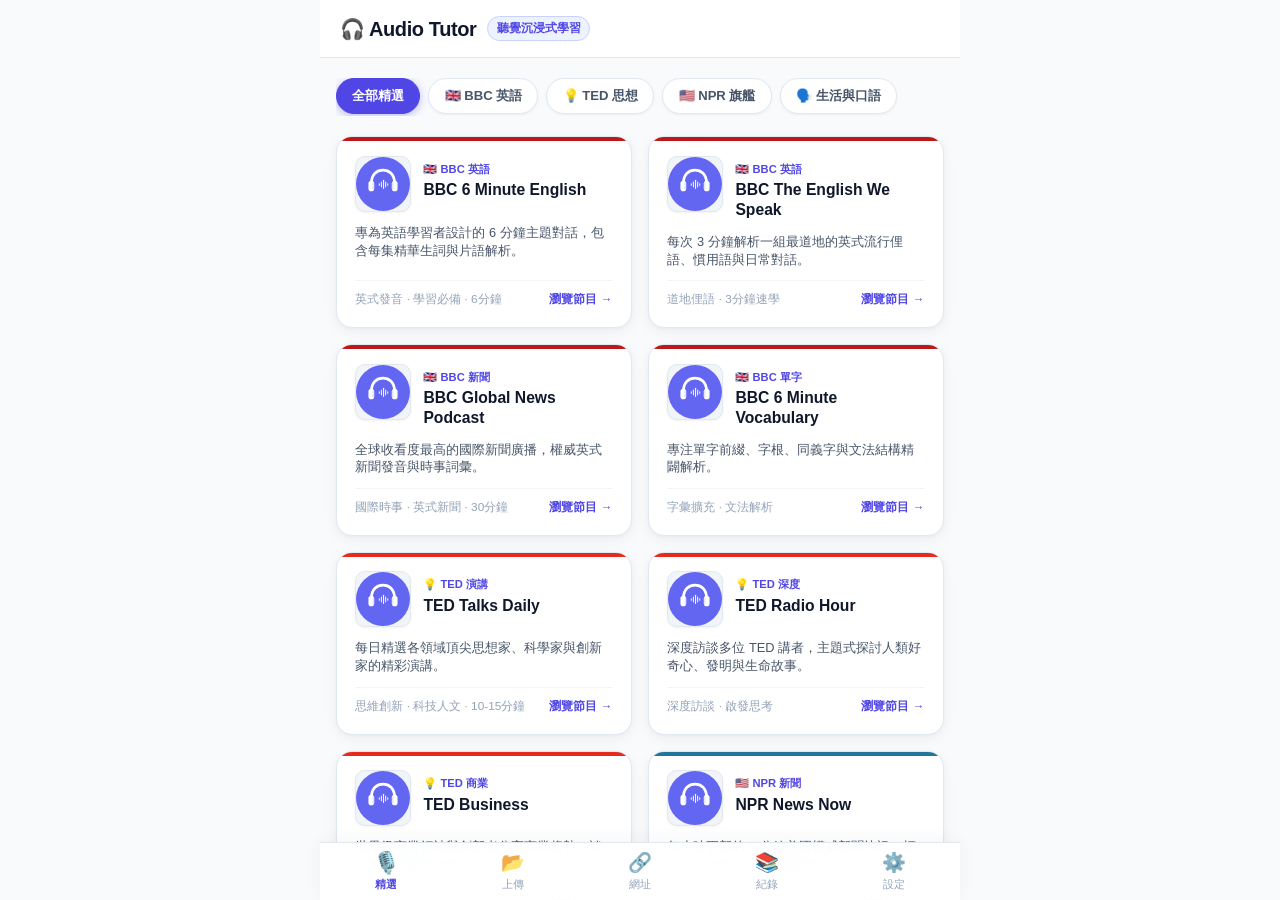
==== commit e865bbbb: "feat: add real-time offline error recording to debug.log with UI inspector and local log daemon" ====
--- a/index.html
+++ b/index.html
@@ -2,6 +2,89 @@
 <html lang="zh-TW">
 <head>
   <meta charset="UTF-8">
+  <!-- 🛡️ 全局離線錯誤即時捕獲與日誌記錄器 (Local & Offline Error Recorder) -->
+  <script>
+    (function() {
+      window.__DEBUG_LOGS__ = [];
+      const LOG_SERVER = 'http://127.0.0.1:8765/';
+
+      function recordError(type, message, source, lineno, colno, errorObj) {
+        const timestamp = new Date().toLocaleString('zh-TW', { hour12: false });
+        const logEntry = {
+          time: timestamp,
+          type: type,
+          message: String(message || 'Unknown Error'),
+          source: source || window.location.href,
+          line: lineno || 0,
+          column: colno || 0,
+          stack: errorObj?.stack || (new Error().stack) || ''
+        };
+        window.__DEBUG_LOGS__.push(logEntry);
+
+        // 1. 存入 localStorage (最多保留 50 筆)
+        try {
+          const existing = JSON.parse(localStorage.getItem('audio_tutor_error_logs') || '[]');
+          existing.push(logEntry);
+          if (existing.length > 50) existing.shift();
+          localStorage.setItem('audio_tutor_error_logs', JSON.stringify(existing));
+        } catch (e) {}
+
+        // 2. 即時發送給本機 log_server.ps1 (直接寫入 debug.log 檔案)
+        try {
+          const payload = JSON.stringify(logEntry);
+          if (navigator.sendBeacon) {
+            navigator.sendBeacon(LOG_SERVER, payload);
+          } else {
+            fetch(LOG_SERVER, { method: 'POST', body: payload, mode: 'no-cors' }).catch(() => {});
+          }
+        } catch (e) {}
+
+        // 3. 在畫面上動態顯示/更新懸浮除錯按鈕 🐞
+        updateErrorBadge();
+      }
+
+      window.onerror = function(msg, url, line, col, err) {
+        recordError('UNCAUGHT_EXCEPTION', msg, url, line, col, err);
+        return false;
+      };
+
+      window.addEventListener('unhandledrejection', function(e) {
+        recordError('UNHANDLED_PROMISE', e.reason?.message || e.reason, 'Promise', 0, 0, e.reason);
+      });
+
+      const origConsoleError = console.error;
+      console.error = function(...args) {
+        origConsoleError.apply(console, args);
+        recordError('CONSOLE_ERROR', args.map(a => typeof a === 'object' ? JSON.stringify(a) : String(a)).join(' '), 'console', 0, 0, null);
+      };
+
+      function updateErrorBadge() {
+        let badge = document.getElementById('debug-error-badge');
+        if (!badge && document.body) {
+          badge = document.createElement('button');
+          badge.id = 'debug-error-badge';
+          badge.style.cssText = 'position:fixed;bottom:72px;right:16px;z-index:99999;background:#ef4444;color:#fff;border:none;border-radius:20px;padding:6px 12px;font-size:12px;font-weight:700;box-shadow:0 4px 14px rgba(239,68,68,0.4);cursor:pointer;display:flex;align-items:center;gap:6px;transition:all 0.2s ease;';
+          badge.title = '點擊檢視錯誤紀錄與下載 debug.log';
+          badge.innerHTML = '🐞 <span id="debug-error-count">1</span> 錯誤';
+          badge.onclick = () => window.openDebugModal && window.openDebugModal();
+          document.body.appendChild(badge);
+        } else if (badge) {
+          const countSpan = document.getElementById('debug-error-count');
+          if (countSpan) countSpan.textContent = window.__DEBUG_LOGS__.length;
+        }
+      }
+
+      window.addEventListener('DOMContentLoaded', () => {
+        try {
+          const past = JSON.parse(localStorage.getItem('audio_tutor_error_logs') || '[]');
+          if (past.length > 0 && window.__DEBUG_LOGS__.length === 0) {
+            window.__DEBUG_LOGS__ = past;
+            updateErrorBadge();
+          }
+        } catch (e) {}
+      });
+    })();
+  </script>
   <meta name="viewport" content="width=device-width, initial-scale=1.0, maximum-scale=1.0, user-scalable=no, viewport-fit=cover">
   <title>Audio Tutor — 聽覺沉浸式學習</title>
   <link rel="stylesheet" href="style.css?v=6.6">
@@ -501,6 +584,25 @@
         </div>
       </div>
     </div>
+
+    <!-- Debug Log Modal (錯誤日誌與即時檢視) -->
+    <div id="debug-modal" class="modal-overlay hidden">
+      <div class="modal-card" style="max-width: 560px; max-height: 85vh; display: flex; flex-direction: column;">
+        <div class="modal-header">
+          <h3>🐞 系統錯誤日誌 (Debug Logs)</h3>
+          <button id="btn-close-debug-modal" class="modal-close-btn" aria-label="Close">&times;</button>
+        </div>
+        <p class="modal-subtext">所有本地/離線執行錯誤均已自動記錄，可一鍵下載為 <code>debug.log</code> 檔案或直接複製：</p>
+        <div id="debug-log-list" style="flex: 1; overflow-y: auto; background: #0f172a; color: #f8fafc; font-family: monospace; font-size: 0.78rem; padding: 0.85rem; border-radius: 8px; margin: 0.5rem 0 1rem; max-height: 320px; white-space: pre-wrap; word-break: break-all;">
+          無錯誤紀錄
+        </div>
+        <div style="display: flex; gap: 0.5rem; justify-content: flex-end; flex-wrap: wrap;">
+          <button id="btn-copy-debug-logs" class="btn-primary" style="padding: 0.45rem 0.9rem; font-size: 0.82rem;">📋 一鍵複製錯誤報告</button>
+          <button id="btn-download-debug-log" class="btn-primary" style="padding: 0.45rem 0.9rem; font-size: 0.82rem; background: #16a34a;">📥 下載 debug.log 檔案</button>
+          <button id="btn-clear-debug-logs" class="btn-secondary" style="padding: 0.45rem 0.9rem; font-size: 0.82rem; background: #64748b; color: #fff; border: none; border-radius: var(--radius-sm);">🗑️ 清除日誌</button>
+        </div>
+      </div>
+    </div>
   </div>
   <script src="app.js?v=6.6"></script>
 </body>
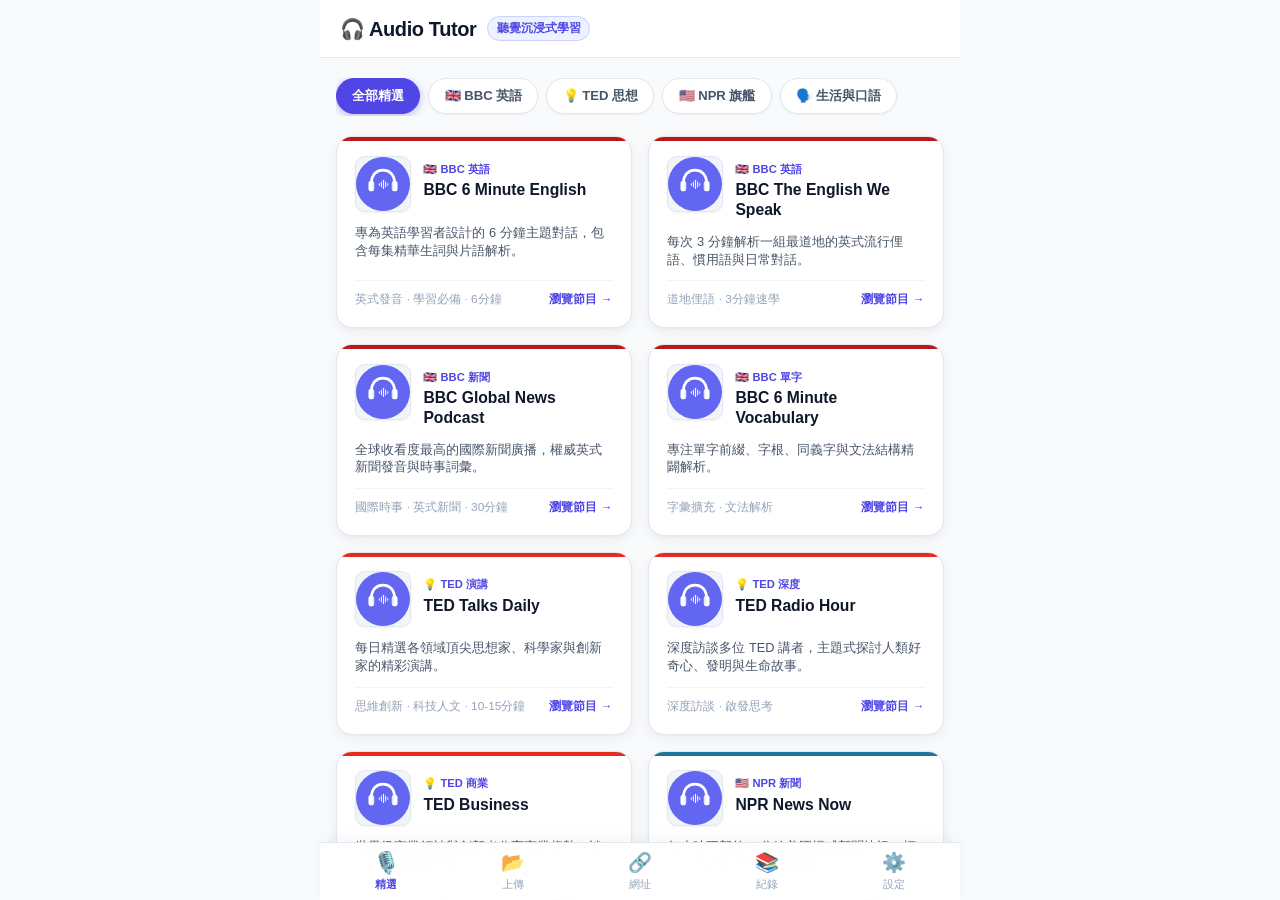
==== commit 65858137: "fix: resolve dialogue click offset and jump inaccuracies by isolating playLoop cancellation and cont" ====
--- a/index.html
+++ b/index.html
@@ -87,7 +87,7 @@
   </script>
   <meta name="viewport" content="width=device-width, initial-scale=1.0, maximum-scale=1.0, user-scalable=no, viewport-fit=cover">
   <title>Audio Tutor — 聽覺沉浸式學習</title>
-  <link rel="stylesheet" href="style.css?v=6.6">
+  <link rel="stylesheet" href="style.css?v=7.0">
   <link rel="manifest" href="manifest.json?v=6.6">
   <meta name="theme-color" content="#ffffff">
   <meta name="apple-mobile-web-app-capable" content="yes">
@@ -604,6 +604,6 @@
       </div>
     </div>
   </div>
-  <script src="app.js?v=6.6"></script>
+  <script src="app.js?v=7.0"></script>
 </body>
 </html>
--- a/style.css
+++ b/style.css
@@ -1615,6 +1615,8 @@
   overflow-y: auto;
   -webkit-overflow-scrolling: touch;
   overscroll-behavior: contain;
+  scroll-behavior: smooth;
+  position: relative;
   padding: 0.5rem;
   background-color: #ffffff;
   border: 1px solid var(--border);
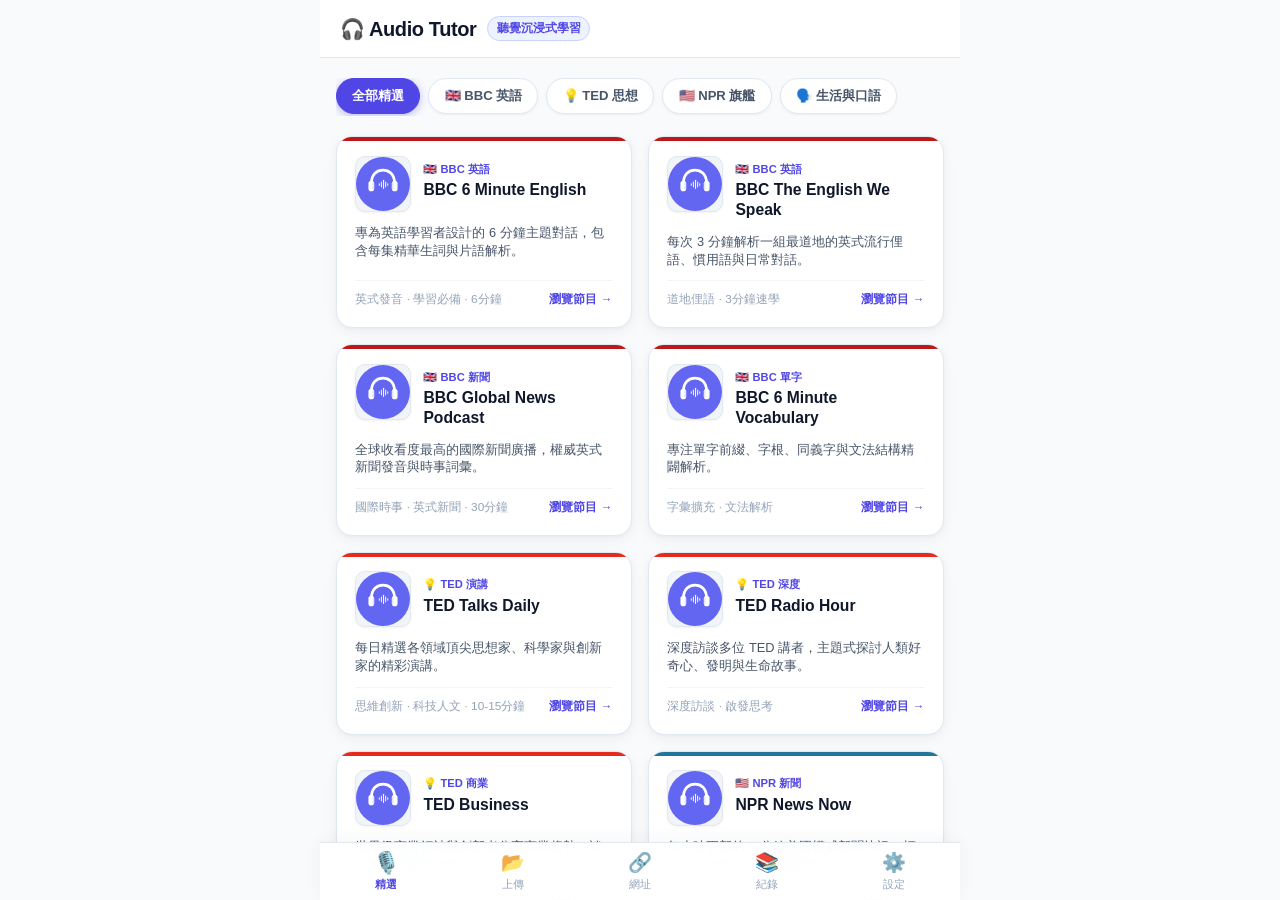
==== commit affe75ac: "feat: add floating mini player bar and settings return banner to easily return to player" ====
--- a/index.html
+++ b/index.html
@@ -87,7 +87,7 @@
   </script>
   <meta name="viewport" content="width=device-width, initial-scale=1.0, maximum-scale=1.0, user-scalable=no, viewport-fit=cover">
   <title>Audio Tutor — 聽覺沉浸式學習</title>
-  <link rel="stylesheet" href="style.css?v=7.0">
+  <link rel="stylesheet" href="style.css?v=7.1">
   <link rel="manifest" href="manifest.json?v=6.6">
   <meta name="theme-color" content="#ffffff">
   <meta name="apple-mobile-web-app-capable" content="yes">
@@ -239,6 +239,14 @@
             <p class="subtext">設定您的 API 密鑰與個人化 AI 導覽偏好</p>
           </div>
 
+          <!-- Return to Player Banner (若正在播放學習中，提供一鍵返回) -->
+          <div id="settings-now-playing-banner" class="settings-return-banner hidden">
+            <div class="banner-left">
+              <span>🎧 正在學習播放中</span>
+            </div>
+            <button id="btn-settings-return-player" class="btn-return-player" type="button">返回播放畫面 ↗</button>
+          </div>
+
           <!-- API Keys -->
           <div class="settings-group">
             <h4 class="settings-group-title">🔑 API 密鑰設定</h4>
@@ -464,7 +472,22 @@
           </div>
         </div>
       </section>
-    </main>
+    <!-- Floating Mini Player Bar (置底迷你播放列，切換至設定/其他分頁時可一鍵秒回播放器) -->
+    <div id="mini-player-bar" class="mini-player-bar hidden">
+      <div class="mini-player-left" id="mini-player-click-area">
+        <div class="mini-player-icon-wrap">
+          <span class="mini-player-icon">🎧</span>
+        </div>
+        <div class="mini-player-texts">
+          <span id="mini-player-title" class="mini-player-title truncate">正在播放學習中</span>
+          <span id="mini-player-sub" class="mini-player-sub truncate">點擊返回完整播放畫面</span>
+        </div>
+      </div>
+      <div class="mini-player-actions">
+        <button id="btn-mini-play-pause" class="mini-btn-play" title="播放 / 暫停" type="button">⏸️</button>
+        <button id="btn-mini-expand" class="mini-btn-expand" title="返回完整畫面" type="button">展開 ↗</button>
+      </div>
+    </div>
 
     <!-- Bottom Navigation Bar (置底 App 導覽列) -->
     <nav id="bottom-nav" class="bottom-nav">
@@ -604,6 +627,6 @@
       </div>
     </div>
   </div>
-  <script src="app.js?v=7.0"></script>
+  <script src="app.js?v=7.1"></script>
 </body>
 </html>
--- a/style.css
+++ b/style.css
@@ -1970,3 +1970,170 @@
   display: block;
 }
 
+/* ─────────────────────────────────────────────────────────────
+   置底迷你播放列 (Floating Mini Player Bar)
+   ───────────────────────────────────────────────────────────── */
+.mini-player-bar {
+  position: fixed;
+  bottom: calc(48px + env(safe-area-inset-bottom));
+  left: 0;
+  right: 0;
+  width: 100%;
+  max-width: 640px;
+  margin: 0 auto;
+  z-index: 95;
+  background: rgba(255, 255, 255, 0.95);
+  backdrop-filter: blur(16px);
+  -webkit-backdrop-filter: blur(16px);
+  border-top: 1.5px solid rgba(79, 70, 229, 0.3);
+  border-bottom: 1px solid var(--border);
+  box-shadow: 0 -4px 18px rgba(79, 70, 229, 0.12);
+  display: flex;
+  align-items: center;
+  justify-content: space-between;
+  padding: 0.55rem 0.85rem;
+  cursor: pointer;
+  transition: all 0.25s cubic-bezier(0.16, 1, 0.3, 1);
+  box-sizing: border-box;
+}
+
+.mini-player-bar:hover {
+  background: #ffffff;
+}
+
+.mini-player-left {
+  display: flex;
+  align-items: center;
+  gap: 0.65rem;
+  flex: 1;
+  min-width: 0;
+}
+
+.mini-player-icon-wrap {
+  width: 34px;
+  height: 34px;
+  border-radius: 50%;
+  background: linear-gradient(135deg, #4f46e5 0%, #6366f1 100%);
+  display: flex;
+  align-items: center;
+  justify-content: center;
+  font-size: 1.05rem;
+  color: #ffffff;
+  flex-shrink: 0;
+  box-shadow: 0 2px 8px rgba(79, 70, 229, 0.3);
+  animation: pulse-ring 2s infinite ease-in-out;
+}
+
+@keyframes pulse-ring {
+  0%, 100% { transform: scale(1); box-shadow: 0 2px 8px rgba(79, 70, 229, 0.3); }
+  50% { transform: scale(1.06); box-shadow: 0 4px 14px rgba(79, 70, 229, 0.45); }
+}
+
+.mini-player-texts {
+  display: flex;
+  flex-direction: column;
+  min-width: 0;
+  gap: 0.15rem;
+}
+
+.mini-player-title {
+  font-size: 0.84rem;
+  font-weight: 700;
+  color: var(--text-primary);
+  line-height: 1.2;
+}
+
+.mini-player-sub {
+  font-size: 0.74rem;
+  color: var(--text-muted);
+  line-height: 1.2;
+}
+
+.mini-player-actions {
+  display: flex;
+  align-items: center;
+  gap: 0.45rem;
+  flex-shrink: 0;
+}
+
+.mini-btn-play {
+  width: 34px;
+  height: 34px;
+  border-radius: 50%;
+  border: 1px solid var(--border);
+  background-color: #f8fafc;
+  display: flex;
+  align-items: center;
+  justify-content: center;
+  font-size: 0.88rem;
+  cursor: pointer;
+  transition: all var(--transition);
+}
+
+.mini-btn-play:hover {
+  background-color: var(--accent-light);
+  border-color: var(--accent-border);
+  transform: scale(1.08);
+}
+
+.mini-btn-expand {
+  background: linear-gradient(135deg, #4f46e5 0%, #6366f1 100%);
+  color: #ffffff;
+  border: none;
+  border-radius: 999px;
+  padding: 0.35rem 0.7rem;
+  font-size: 0.75rem;
+  font-weight: 700;
+  cursor: pointer;
+  box-shadow: 0 2px 6px rgba(79, 70, 229, 0.25);
+  transition: all var(--transition);
+  white-space: nowrap;
+}
+
+.mini-btn-expand:hover {
+  transform: translateY(-1px);
+  box-shadow: 0 4px 10px rgba(79, 70, 229, 0.35);
+}
+
+/* Settings Return Banner */
+.settings-return-banner {
+  display: flex;
+  align-items: center;
+  justify-content: space-between;
+  background: linear-gradient(135deg, rgba(79, 70, 229, 0.09) 0%, rgba(99, 102, 241, 0.16) 100%);
+  border: 1px solid rgba(79, 70, 229, 0.3);
+  border-radius: var(--radius-sm);
+  padding: 0.7rem 0.95rem;
+  margin-bottom: 1.25rem;
+  gap: 0.5rem;
+}
+
+.settings-return-banner .banner-left {
+  display: flex;
+  align-items: center;
+  gap: 0.45rem;
+  font-size: 0.86rem;
+  font-weight: 700;
+  color: #3730a3;
+  min-width: 0;
+}
+
+.settings-return-banner .btn-return-player {
+  background: linear-gradient(135deg, #4f46e5 0%, #6366f1 100%);
+  color: #ffffff;
+  border: none;
+  border-radius: 999px;
+  padding: 0.38rem 0.85rem;
+  font-size: 0.80rem;
+  font-weight: 700;
+  cursor: pointer;
+  white-space: nowrap;
+  box-shadow: 0 2px 8px rgba(79, 70, 229, 0.25);
+  transition: all var(--transition);
+}
+
+.settings-return-banner .btn-return-player:hover {
+  transform: translateY(-1px);
+  box-shadow: 0 4px 12px rgba(79, 70, 229, 0.35);
+}
+
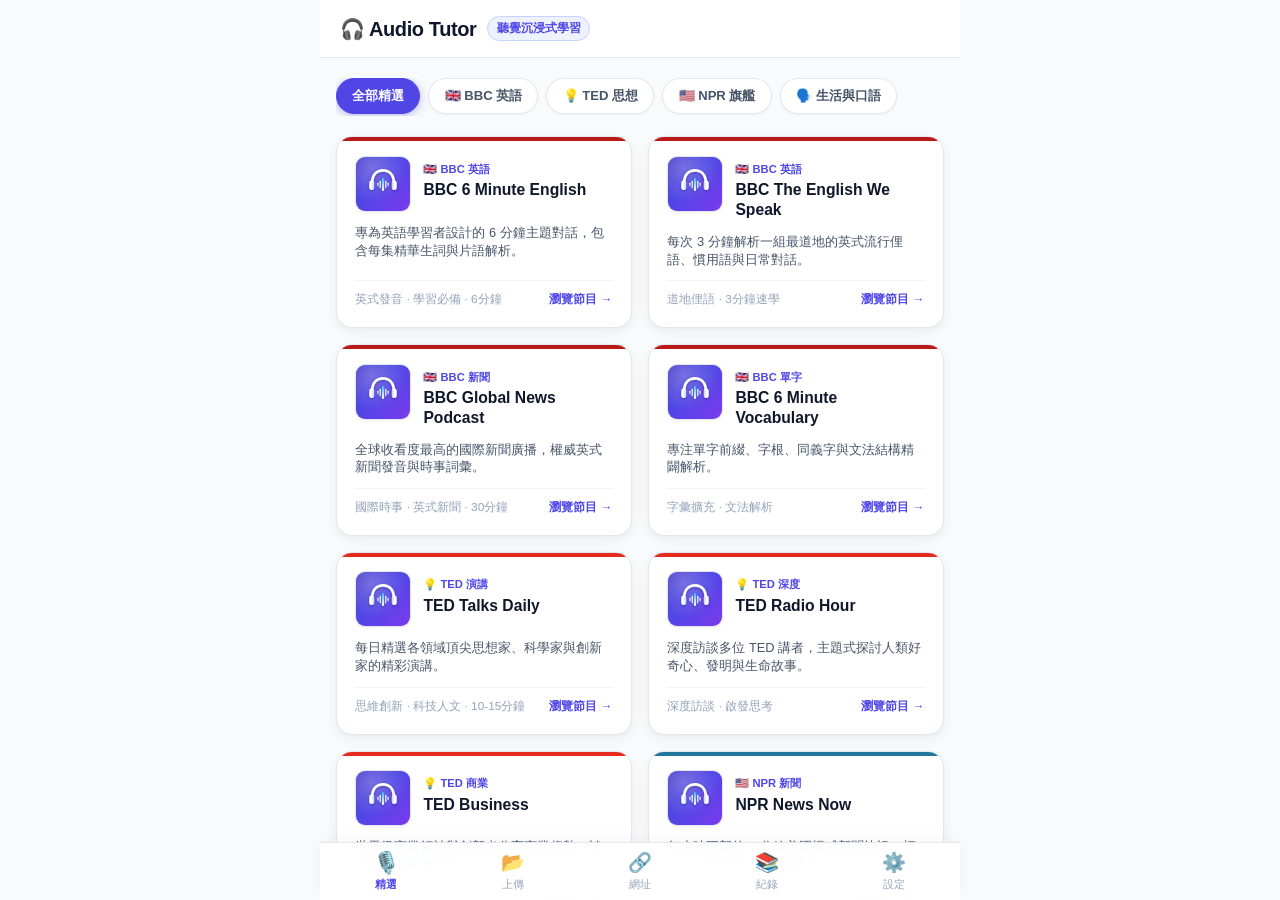
==== commit 20207565: "feat(pwa): redesign full-bleed clean minimalist icon and maskable manifest" ====
--- a/index.html
+++ b/index.html
@@ -86,9 +86,10 @@
     })();
   </script>
   <meta name="viewport" content="width=device-width, initial-scale=1.0, maximum-scale=1.0, user-scalable=no, viewport-fit=cover">
+  <meta name="referrer" content="no-referrer">
   <title>Audio Tutor — 聽覺沉浸式學習</title>
-  <link rel="stylesheet" href="style.css?v=7.1">
-  <link rel="manifest" href="manifest.json?v=6.6">
+  <link rel="stylesheet" href="style.css?v=7.3">
+  <link rel="manifest" href="manifest.json?v=7.3">
   <meta name="theme-color" content="#ffffff">
   <meta name="apple-mobile-web-app-capable" content="yes">
   <meta name="apple-mobile-web-app-status-bar-style" content="default">
@@ -627,6 +628,6 @@
       </div>
     </div>
   </div>
-  <script src="app.js?v=7.1"></script>
+  <script src="app.js?v=7.2"></script>
 </body>
 </html>
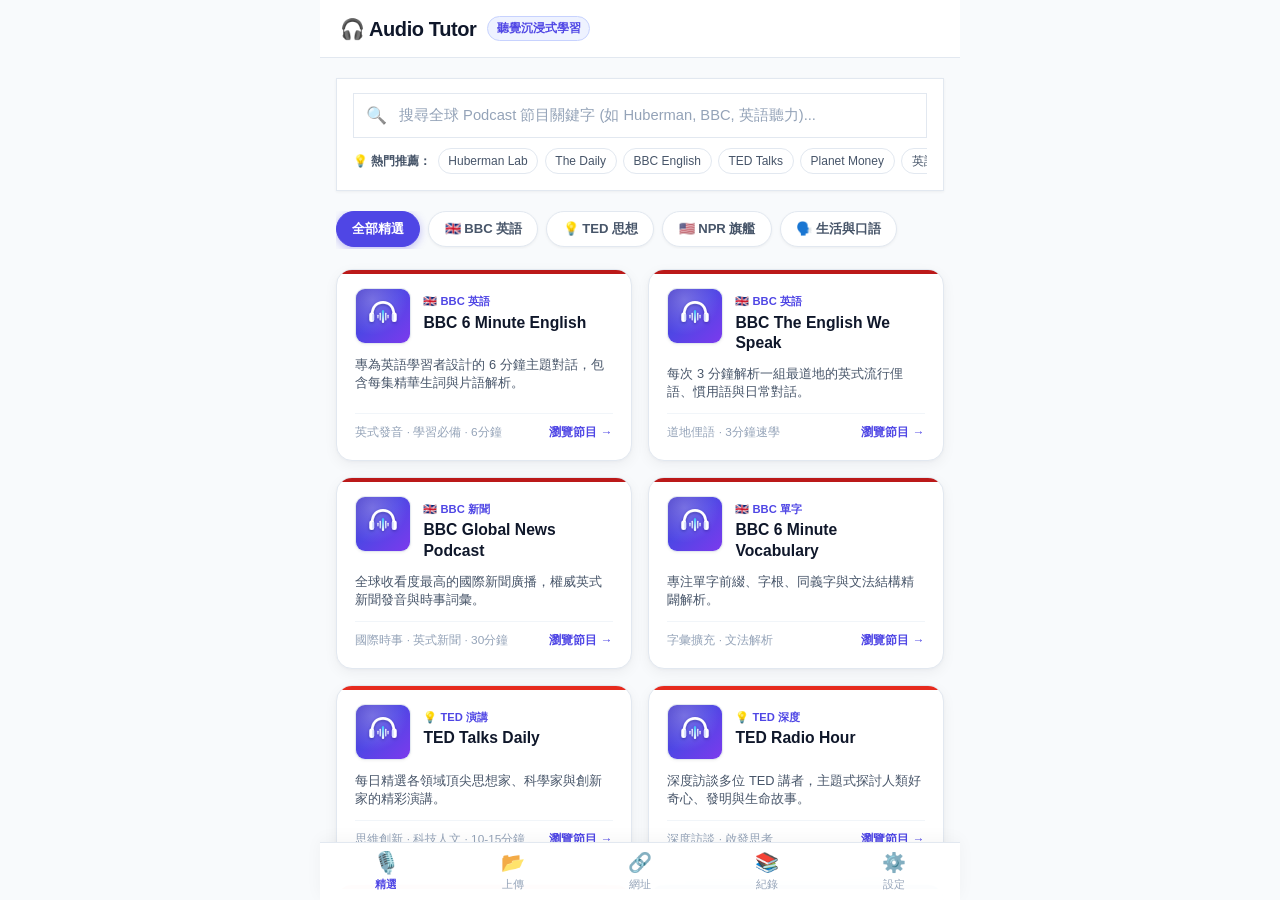
==== commit eee5178f: "feat(podcast): add global podcast keyword search powered by Apple Podcasts directory with instant ep" ====
--- a/index.html
+++ b/index.html
@@ -88,8 +88,8 @@
   <meta name="viewport" content="width=device-width, initial-scale=1.0, maximum-scale=1.0, user-scalable=no, viewport-fit=cover">
   <meta name="referrer" content="no-referrer">
   <title>Audio Tutor — 聽覺沉浸式學習</title>
-  <link rel="stylesheet" href="style.css?v=7.3">
-  <link rel="manifest" href="manifest.json?v=7.3">
+  <link rel="stylesheet" href="style.css?v=7.5">
+  <link rel="manifest" href="manifest.json?v=7.5">
   <meta name="theme-color" content="#ffffff">
   <meta name="apple-mobile-web-app-capable" content="yes">
   <meta name="apple-mobile-web-app-status-bar-style" content="default">
@@ -124,13 +124,45 @@
     <main id="app-main">
       <!-- 1. Curated Podcast Section (精選) -->
       <section id="podcast-section" class="tab-section">
+        <!-- Global Podcast Search Box -->
+        <div class="podcast-search-container">
+          <div class="podcast-search-box">
+            <span class="podcast-search-icon">🔍</span>
+            <input type="text" id="podcast-global-search-input" placeholder="搜尋全球 Podcast 節目關鍵字 (如 Huberman, BBC, 英語聽力)..." class="podcast-search-input">
+            <button id="btn-clear-global-search" class="btn-clear-search hidden" title="清除搜尋">✕</button>
+            <button id="btn-do-global-search" class="btn-global-search">搜尋</button>
+          </div>
+          <!-- Quick search tag pills -->
+          <div class="podcast-quick-tags">
+            <span class="quick-tags-label">💡 熱門推薦：</span>
+            <button class="quick-tag-btn" data-kw="Huberman Lab">Huberman Lab</button>
+            <button class="quick-tag-btn" data-kw="The Daily">The Daily</button>
+            <button class="quick-tag-btn" data-kw="BBC Learning English">BBC English</button>
+            <button class="quick-tag-btn" data-kw="TED Talks">TED Talks</button>
+            <button class="quick-tag-btn" data-kw="Planet Money">Planet Money</button>
+            <button class="quick-tag-btn" data-kw="英語聽力">英語聽力</button>
+          </div>
+        </div>
+
+        <!-- Search Status Bar (shown when search results are active) -->
+        <div id="podcast-search-status" class="podcast-search-status hidden">
+          <span id="podcast-search-status-text" class="search-status-text"></span>
+          <button id="btn-reset-search" class="btn-reset-search">← 返回全部精選推薦</button>
+        </div>
+
         <!-- Filter pills -->
-        <div class="podcast-filter-bar">
+        <div id="podcast-filter-bar" class="podcast-filter-bar">
           <button class="filter-pill active" data-filter="all">全部精選</button>
           <button class="filter-pill" data-filter="bbc">🇬🇧 BBC 英語</button>
           <button class="filter-pill" data-filter="ted">💡 TED 思想</button>
           <button class="filter-pill" data-filter="npr">🇺🇸 NPR 旗艦</button>
           <button class="filter-pill" data-filter="daily">🗣️ 生活與口語</button>
+        </div>
+
+        <!-- Search Loading Indicator -->
+        <div id="podcast-search-loading" class="episodes-loading hidden">
+          <div class="spinner"></div>
+          <p>正在搜尋全球 Apple Podcasts 節目庫...</p>
         </div>
 
         <!-- Channel Grid View -->
@@ -198,6 +230,10 @@
           <div class="custom-input-row">
             <input type="url" id="custom-url-input" placeholder="https://example.com/feed.xml 或音訊連結..." class="custom-url-input">
             <button id="btn-parse-custom-url" class="btn-primary">解析載入</button>
+          </div>
+          <div class="custom-search-hint">
+            <span>💡 不知道 RSS 網址？</span>
+            <button id="btn-jump-to-global-search" class="btn-text-link">👉 點此直接用關鍵字搜尋全球 Podcast 節目</button>
           </div>
           <div class="quick-preset-links">
             <span class="preset-title">💡 常用推薦快捷填入：</span>
@@ -628,6 +664,6 @@
       </div>
     </div>
   </div>
-  <script src="app.js?v=7.2"></script>
+  <script src="app.js?v=7.5"></script>
 </body>
 </html>
--- a/style.css
+++ b/style.css
@@ -520,6 +520,185 @@
   gap: 1.25rem;
 }
 
+/* ─────────────────────────────────────────────────────────────
+   全球 Podcast 關鍵字搜尋列 (Global Podcast Search)
+   ───────────────────────────────────────────────────────────── */
+.podcast-search-container {
+  display: flex;
+  flex-direction: column;
+  gap: 0.65rem;
+  background: var(--bg-surface);
+  border: 1px solid var(--border);
+  border-radius: var(--radius-lg);
+  padding: 0.85rem 1rem;
+  box-shadow: var(--shadow-sm);
+}
+
+.podcast-search-box {
+  display: flex;
+  align-items: center;
+  gap: 0.5rem;
+  background: var(--bg-main);
+  border: 1.5px solid var(--border);
+  border-radius: var(--radius-md);
+  padding: 0.25rem 0.5rem 0.25rem 0.75rem;
+  transition: border-color var(--transition), box-shadow var(--transition);
+}
+
+.podcast-search-box:focus-within {
+  border-color: var(--primary);
+  box-shadow: 0 0 0 3px rgba(79, 70, 229, 0.15);
+}
+
+.podcast-search-icon {
+  font-size: 1.05rem;
+  opacity: 0.7;
+}
+
+.podcast-search-input {
+  flex: 1;
+  border: none;
+  background: transparent;
+  padding: 0.45rem 0.25rem;
+  font-size: 0.92rem;
+  color: var(--text-primary);
+  outline: none;
+  min-width: 0;
+}
+
+.podcast-search-input::placeholder {
+  color: var(--text-muted);
+}
+
+.btn-clear-search {
+  border: none;
+  background: transparent;
+  color: var(--text-muted);
+  cursor: pointer;
+  padding: 0.25rem 0.5rem;
+  font-size: 0.85rem;
+  border-radius: 50%;
+  transition: all var(--transition);
+}
+
+.btn-clear-search:hover {
+  color: var(--text-primary);
+  background: rgba(0, 0, 0, 0.06);
+}
+
+.btn-global-search {
+  padding: 0.45rem 1.1rem;
+  background: var(--gradient-primary);
+  color: #ffffff;
+  border: none;
+  border-radius: var(--radius-sm);
+  font-size: 0.85rem;
+  font-weight: 600;
+  cursor: pointer;
+  white-space: nowrap;
+  transition: opacity var(--transition), transform var(--transition);
+}
+
+.btn-global-search:hover {
+  opacity: 0.92;
+  transform: translateY(-1px);
+}
+
+.podcast-quick-tags {
+  display: flex;
+  align-items: center;
+  gap: 0.4rem;
+  overflow-x: auto;
+  scrollbar-width: none;
+  padding-bottom: 2px;
+}
+
+.podcast-quick-tags::-webkit-scrollbar {
+  display: none;
+}
+
+.quick-tags-label {
+  font-size: 0.75rem;
+  color: var(--text-secondary);
+  white-space: nowrap;
+  font-weight: 600;
+}
+
+.quick-tag-btn {
+  padding: 0.2rem 0.6rem;
+  font-size: 0.75rem;
+  background: var(--bg-surface);
+  border: 1px solid var(--border);
+  border-radius: 999px;
+  color: var(--text-secondary);
+  white-space: nowrap;
+  cursor: pointer;
+  transition: all var(--transition);
+}
+
+.quick-tag-btn:hover {
+  border-color: var(--primary);
+  color: var(--primary);
+  background: var(--primary-light);
+}
+
+.podcast-search-status {
+  display: flex;
+  align-items: center;
+  justify-content: space-between;
+  gap: 0.75rem;
+  background: #f0fdf4;
+  border: 1px solid #bbf7d0;
+  padding: 0.65rem 1rem;
+  border-radius: var(--radius-md);
+  font-size: 0.85rem;
+  color: #166534;
+  font-weight: 500;
+}
+
+.btn-reset-search {
+  background: #ffffff;
+  border: 1px solid #86efac;
+  color: #15803d;
+  padding: 0.3rem 0.75rem;
+  border-radius: 999px;
+  font-size: 0.78rem;
+  font-weight: 600;
+  cursor: pointer;
+  transition: all var(--transition);
+  white-space: nowrap;
+}
+
+.btn-reset-search:hover {
+  background: #dcfce7;
+  border-color: #4ade80;
+}
+
+.custom-search-hint {
+  display: flex;
+  align-items: center;
+  gap: 0.5rem;
+  margin-top: 0.5rem;
+  font-size: 0.82rem;
+  color: var(--text-secondary);
+}
+
+.btn-text-link {
+  border: none;
+  background: transparent;
+  color: var(--primary);
+  font-weight: 600;
+  cursor: pointer;
+  padding: 0;
+  font-size: 0.82rem;
+  text-decoration: underline;
+  transition: color var(--transition);
+}
+
+.btn-text-link:hover {
+  color: var(--accent);
+}
+
 .podcast-filter-bar {
   display: flex;
   gap: 0.5rem;
